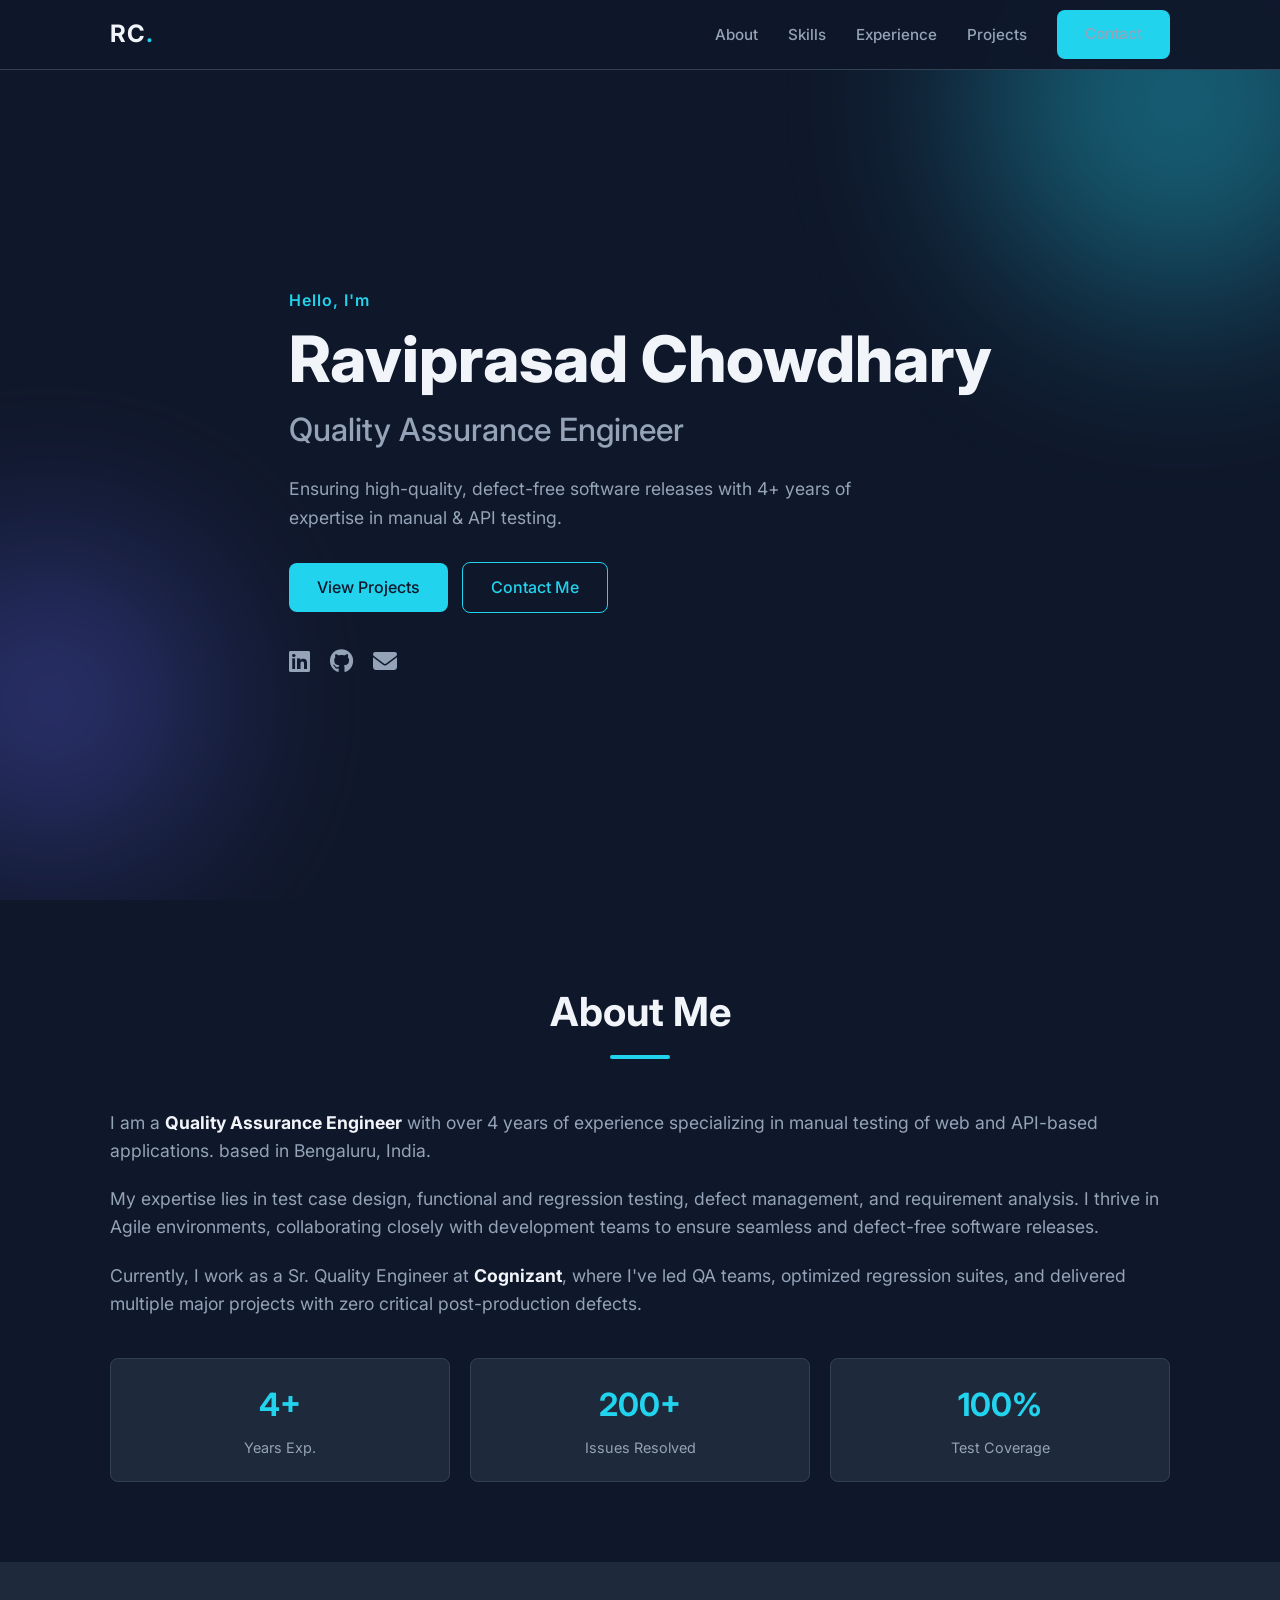
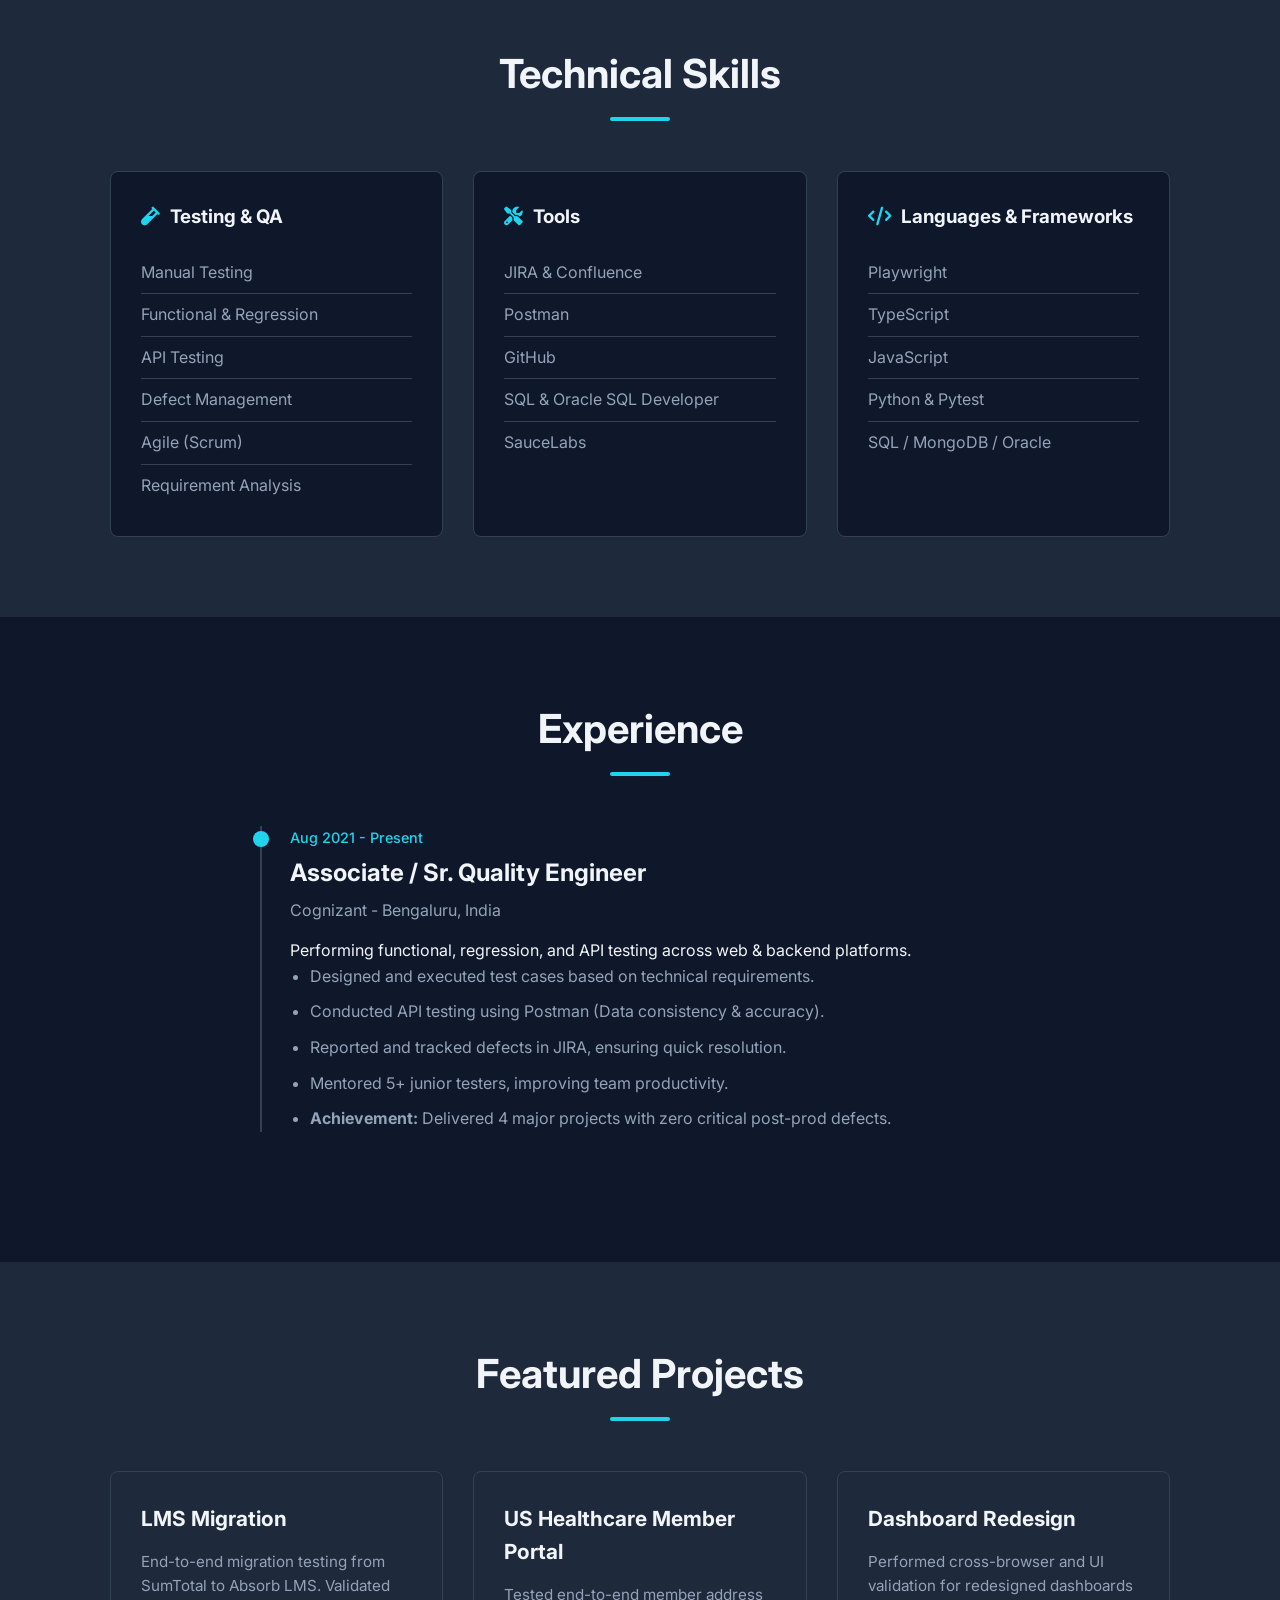
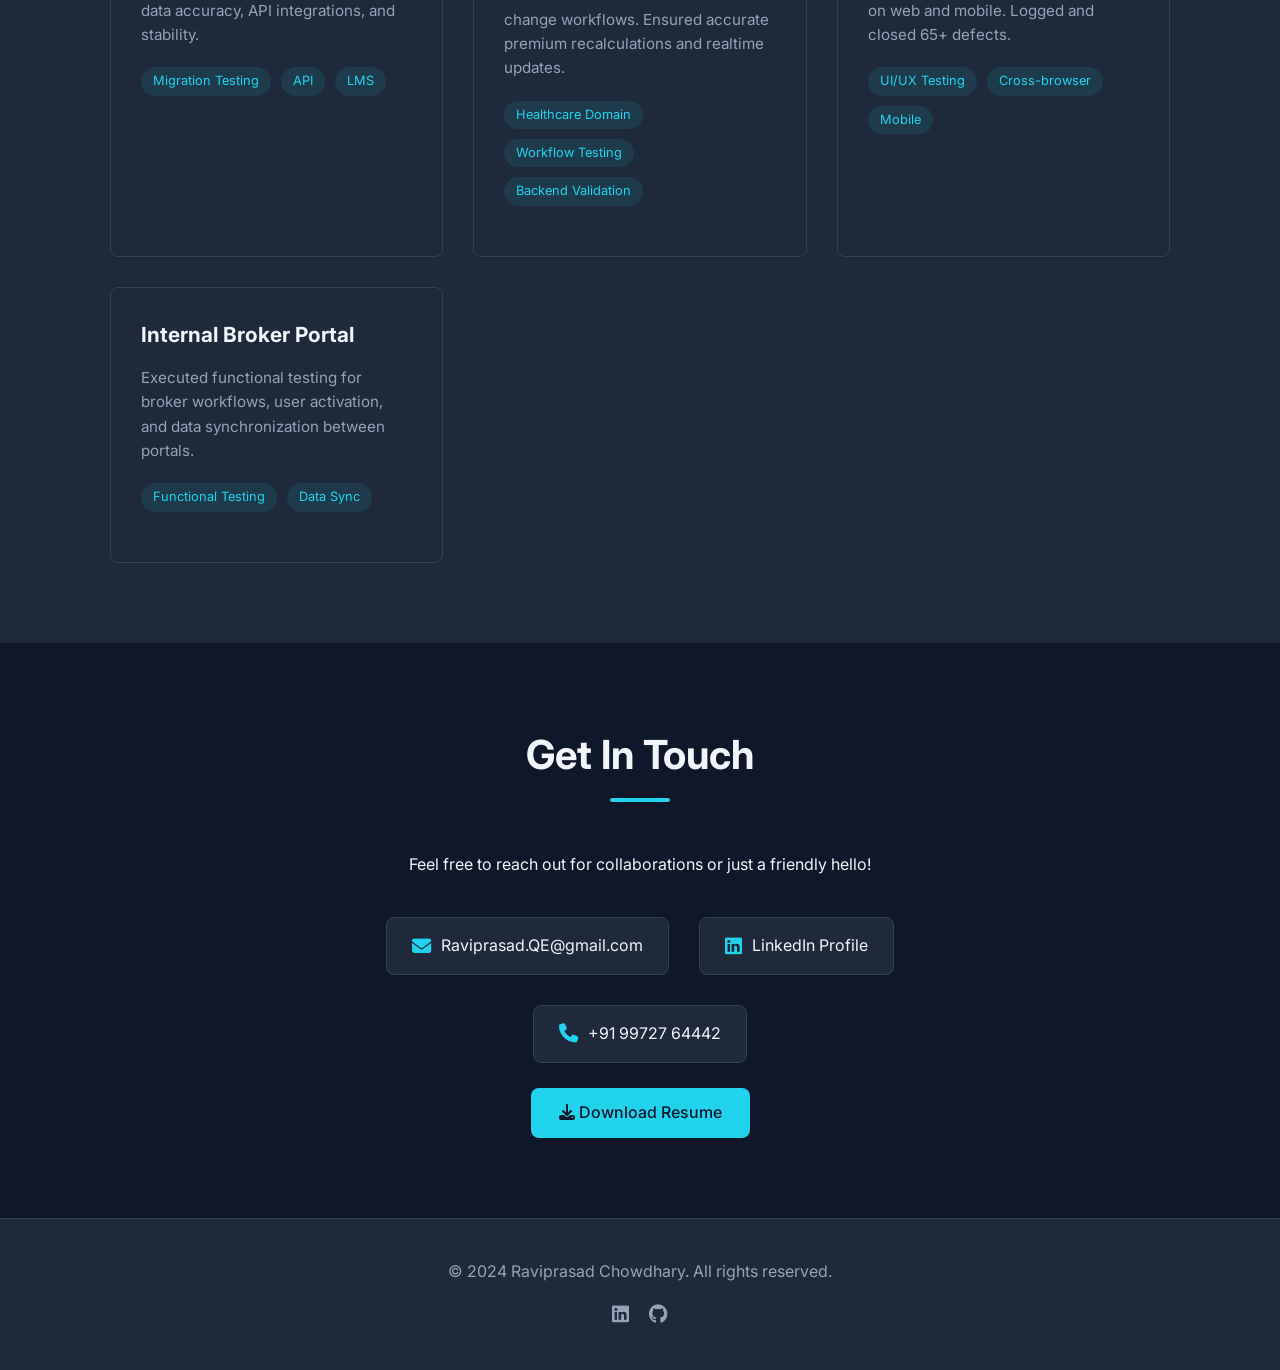
==== index.html @ 77696c68 "prototype" ====
<!DOCTYPE html>
<html lang="en">
<head>
    <meta charset="UTF-8">
    <meta name="viewport" content="width=device-width, initial-scale=1.0">
    <meta name="description" content="Portfolio of Raviprasad Chowdhary - Quality Assurance Engineer & Software Test Engineer.">
    <title>Raviprasad Chowdhary | QA Engineer</title>
    <!-- Fonts -->
    <link rel="preconnect" href="https://fonts.googleapis.com">
    <link rel="preconnect" href="https://fonts.gstatic.com" crossorigin>
    <link href="https://fonts.googleapis.com/css2?family=Inter:wght@400;500;600;700;800&display=swap" rel="stylesheet">
    <!-- Styles -->
    <link rel="stylesheet" href="style.css">
    <!-- Font Awesome for Icons -->
    <link rel="stylesheet" href="https://cdnjs.cloudflare.com/ajax/libs/font-awesome/6.4.0/css/all.min.css">
</head>
<body>
    <header id="header">
        <nav class="container">
            <a href="#" class="logo">RC<span class="dot">.</span></a>
            <button class="mobile-toggle" aria-label="Toggle navigation">
                <i class="fas fa-bars"></i>
            </button>
            <ul class="nav-links">
                <li><a href="#about">About</a></li>
                <li><a href="#skills">Skills</a></li>
                <li><a href="#experience">Experience</a></li>
                <li><a href="#projects">Projects</a></li>
                <li><a href="#contact" class="btn-primary">Contact</a></li>
            </ul>
        </nav>
    </header>

    <main>
        <!-- Hero Section -->
        <section id="hero">
            <div class="container hero-content">
                <span class="greeting">Hello, I'm</span>
                <h1>Raviprasad Chowdhary</h1>
                <h2 class="role">Quality Assurance Engineer</h2>
                <p class="tagline">Ensuring high-quality, defect-free software releases with 4+ years of expertise in manual & API testing.</p>
                <div class="hero-actions">
                    <a href="#projects" class="btn-primary">View Projects</a>
                    <a href="#contact" class="btn-secondary">Contact Me</a>
                </div>
                <!-- Social Links in Hero -->
                <div class="social-links">
                    <a href="https://www.linkedin.com/in/raviprasad07" target="_blank" aria-label="LinkedIn"><i class="fab fa-linkedin"></i></a>
                    <a href="https://github.com/raviprasadchowdhary" target="_blank" aria-label="GitHub"><i class="fab fa-github"></i></a>
                    <a href="mailto:Raviprasad.QE@gmail.com" aria-label="Email"><i class="fas fa-envelope"></i></a>
                </div>
            </div>
            <!-- Background Decoration -->
            <div class="bg-shape shape-1"></div>
            <div class="bg-shape shape-2"></div>
        </section>

        <!-- About Section -->
        <section id="about" class="section">
            <div class="container">
                <h2 class="section-title">About Me</h2>
                <div class="about-grid">
                    <div class="about-text">
                        <p>I am a <strong>Quality Assurance Engineer</strong> with over 4 years of experience specializing in manual testing of web and API-based applications. based in Bengaluru, India.</p>
                        <p>My expertise lies in test case design, functional and regression testing, defect management, and requirement analysis. I thrive in Agile environments, collaborating closely with development teams to ensure seamless and defect-free software releases.</p>
                        <p>Currently, I work as a Sr. Quality Engineer at <strong>Cognizant</strong>, where I've led QA teams, optimized regression suites, and delivered multiple major projects with zero critical post-production defects.</p>
                        <div class="stats">
                            <div class="stat-item">
                                <span class="stat-number">4+</span>
                                <span class="stat-label">Years Exp.</span>
                            </div>
                            <div class="stat-item">
                                <span class="stat-number">200+</span>
                                <span class="stat-label">Issues Resolved</span>
                            </div>
                            <div class="stat-item">
                                <span class="stat-number">100%</span>
                                <span class="stat-label">Test Coverage</span>
                            </div>
                        </div>
                    </div>
                </div>
            </div>
        </section>

        <!-- Skills Section -->
        <section id="skills" class="section bg-alt">
            <div class="container">
                <h2 class="section-title">Technical Skills</h2>
                <div class="skills-grid">
                    <div class="skill-category">
                        <h3><i class="fas fa-vial"></i> Testing & QA</h3>
                        <ul>
                            <li>Manual Testing</li>
                            <li>Functional & Regression</li>
                            <li>API Testing</li>
                            <li>Defect Management</li>
                            <li>Agile (Scrum)</li>
                            <li>Requirement Analysis</li>
                        </ul>
                    </div>
                    <div class="skill-category">
                        <h3><i class="fas fa-tools"></i> Tools</h3>
                        <ul>
                            <li>JIRA & Confluence</li>
                            <li>Postman</li>
                            <li>GitHub</li>
                            <li>SQL & Oracle SQL Developer</li>
                            <li>SauceLabs</li>
                        </ul>
                    </div>
                    <div class="skill-category">
                        <h3><i class="fas fa-code"></i> Languages & Frameworks</h3>
                        <ul>
                            <li>Playwright</li>
                            <li>TypeScript</li>
                            <li>JavaScript</li>
                            <li>Python & Pytest</li>
                            <li>SQL / MongoDB / Oracle</li>
                        </ul>
                    </div>
                </div>
            </div>
        </section>

        <!-- Experience Section -->
        <section id="experience" class="section">
            <div class="container">
                <h2 class="section-title">Experience</h2>
                <div class="timeline">
                    <!-- Cognizant Role -->
                    <div class="timeline-item">
                        <div class="timeline-dot"></div>
                        <div class="timeline-date">Aug 2021 - Present</div>
                        <div class="timeline-content">
                            <h3>Associate / Sr. Quality Engineer</h3>
                            <h4>Cognizant - Bengaluru, India</h4>
                            <p>Performing functional, regression, and API testing across web & backend platforms.</p>
                            <ul>
                                <li>Designed and executed test cases based on technical requirements.</li>
                                <li>Conducted API testing using Postman (Data consistency & accuracy).</li>
                                <li>Reported and tracked defects in JIRA, ensuring quick resolution.</li>
                                <li>Mentored 5+ junior testers, improving team productivity.</li>
                                <li><strong>Achievement:</strong> Delivered 4 major projects with zero critical post-prod defects.</li>
                            </ul>
                        </div>
                    </div>
                </div>
            </div>
        </section>

        <!-- Projects Section -->
        <section id="projects" class="section bg-alt">
            <div class="container">
                <h2 class="section-title">Featured Projects</h2>
                <div class="projects-grid">
                    <!-- Project 1 -->
                    <article class="project-card">
                        <div class="project-content">
                            <h3>LMS Migration</h3>
                            <p class="project-desc">End-to-end migration testing from SumTotal to Absorb LMS. Validated data accuracy, API integrations, and stability.</p>
                            <div class="project-tags">
                                <span>Migration Testing</span>
                                <span>API</span>
                                <span>LMS</span>
                            </div>
                        </div>
                    </article>
                    <!-- Project 2 -->
                    <article class="project-card">
                        <div class="project-content">
                            <h3>US Healthcare Member Portal</h3>
                            <p class="project-desc">Tested end-to-end member address change workflows. Ensured accurate premium recalculations and realtime updates.</p>
                            <div class="project-tags">
                                <span>Healthcare Domain</span>
                                <span>Workflow Testing</span>
                                <span>Backend Validation</span>
                            </div>
                        </div>
                    </article>
                    <!-- Project 3 -->
                    <article class="project-card">
                        <div class="project-content">
                            <h3>Dashboard Redesign</h3>
                            <p class="project-desc">Performed cross-browser and UI validation for redesigned dashboards on web and mobile. Logged and closed 65+ defects.</p>
                            <div class="project-tags">
                                <span>UI/UX Testing</span>
                                <span>Cross-browser</span>
                                <span>Mobile</span>
                            </div>
                        </div>
                    </article>
                    <!-- Project 4 -->
                    <article class="project-card">
                        <div class="project-content">
                            <h3>Internal Broker Portal</h3>
                            <p class="project-desc">Executed functional testing for broker workflows, user activation, and data synchronization between portals.</p>
                            <div class="project-tags">
                                <span>Functional Testing</span>
                                <span>Data Sync</span>
                            </div>
                        </div>
                    </article>
                </div>
            </div>
        </section>

        <!-- Contact Section -->
        <section id="contact" class="section">
            <div class="container contact-container">
                <h2 class="section-title">Get In Touch</h2>
                <p>Feel free to reach out for collaborations or just a friendly hello!</p>
                <div class="contact-methods">
                    <a href="mailto:Raviprasad.QE@gmail.com" class="contact-card">
                        <i class="fas fa-envelope"></i>
                        <span>Raviprasad.QE@gmail.com</span>
                    </a>
                    <a href="https://www.linkedin.com/in/raviprasad07" target="_blank" class="contact-card">
                        <i class="fab fa-linkedin"></i>
                        <span>LinkedIn Profile</span>
                    </a>
                    <div class="contact-card">
                        <i class="fas fa-phone"></i>
                        <span>+91 99727 64442</span>
                    </div>
                </div>
                <br>
                <p class="resume-download">
                    <!-- Ideally link to a PDF resume here if available -->
                   <a href="#" class="btn-primary"><i class="fas fa-download"></i> Download Resume</a>
                </p>
            </div>
        </section>
    </main>

    <footer>
        <div class="container">
            <p>&copy; 2024 Raviprasad Chowdhary. All rights reserved.</p>
            <div class="footer-social">
                <a href="https://www.linkedin.com/in/raviprasad07" target="_blank"><i class="fab fa-linkedin"></i></a>
                <a href="https://github.com/raviprasadchowdhary" target="_blank"><i class="fab fa-github"></i></a>
            </div>
        </div>
    </footer>

    <script src="script.js"></script>
</body>
</html>
---- style.css ----
/* 
 * Portfolio Theme: Modern Professional Dark 
 * Author: Antigravity
 */

 :root {
    /* Color Palette */
    --bg-color: #0f172a;
    --bg-alt: #1e293b;
    --text-primary: #f1f5f9;
    --text-secondary: #94a3b8;
    --accent: #22d3ee; /* Cyan/Teal */
    --accent-hover: #06b6d4;
    --card-bg: #1e293b;
    --border-color: #334155;
    
    /* Spacing & Layout */
    --container-width: 1100px;
    --header-height: 70px;
    --radius: 8px;
    
    /* Transitions */
    --transition: all 0.3s ease;
}

/* Reset & Base Styles */
* {
    margin: 0;
    padding: 0;
    box-sizing: border-box;
}

html {
    scroll-behavior: smooth;
}

body {
    font-family: 'Inter', sans-serif;
    background-color: var(--bg-color);
    color: var(--text-primary);
    line-height: 1.6;
    overflow-x: hidden;
}

a {
    text-decoration: none;
    color: inherit;
    transition: var(--transition);
}

ul {
    list-style: none;
}

/* Utilities */
.container {
    max-width: var(--container-width);
    margin: 0 auto;
    padding: 0 20px;
}

.section {
    padding: 80px 0;
}

.bg-alt {
    background-color: var(--bg-alt);
}

.btn-primary, .btn-secondary {
    display: inline-block;
    padding: 12px 28px;
    border-radius: var(--radius);
    font-weight: 500;
    cursor: pointer;
    border: none;
}

.btn-primary {
    background-color: var(--accent);
    color: var(--bg-color);
}

.btn-primary:hover {
    background-color: var(--accent-hover);
    transform: translateY(-2px);
}

.btn-secondary {
    background-color: transparent;
    border: 1px solid var(--accent);
    color: var(--accent);
    margin-left: 10px;
}

.btn-secondary:hover {
    background-color: rgba(34, 211, 238, 0.1);
}

.section-title {
    font-size: 2.5rem;
    text-align: center;
    margin-bottom: 50px;
    position: relative;
    padding-bottom: 15px;
}

.section-title::after {
    content: '';
    position: absolute;
    bottom: 0;
    left: 50%;
    transform: translateX(-50%);
    width: 60px;
    height: 4px;
    background-color: var(--accent);
    border-radius: 2px;
}

/* Header */
header {
    height: var(--header-height);
    background-color: rgba(15, 23, 42, 0.95);
    backdrop-filter: blur(10px);
    position: fixed;
    top: 0;
    width: 100%;
    z-index: 1000;
    border-bottom: 1px solid var(--border-color);
    display: flex;
    align-items: center;
}

header .container {
    width: 100%;
    display: flex;
    justify-content: space-between;
    align-items: center;
}

.logo {
    font-size: 1.5rem;
    font-weight: 700;
    color: var(--text-primary);
    letter-spacing: 1px;
}

.logo .dot {
    color: var(--accent);
}

.nav-links {
    display: flex;
    gap: 30px;
    align-items: center;
}

.nav-links a {
    font-size: 0.95rem;
    font-weight: 500;
    color: var(--text-secondary);
}

.nav-links a:hover, .nav-links a.active {
    color: var(--accent);
}

.mobile-toggle {
    display: none; /* Hidden on desktop */
    background: none;
    border: none;
    color: var(--text-primary);
    font-size: 1.5rem;
    cursor: pointer;
}

/* Hero Section */
#hero {
    height: 100vh;
    display: flex;
    align-items: center;
    position: relative;
    padding-top: var(--header-height);
    overflow: hidden;
}

.hero-content {
    position: relative;
    z-index: 1;
    max-width: 800px;
}

.greeting {
    color: var(--accent);
    font-weight: 600;
    letter-spacing: 1px;
    margin-bottom: 10px;
    display: block;
}

#hero h1 {
    font-size: 4rem;
    font-weight: 800;
    margin-bottom: 10px;
    line-height: 1.1;
}

#hero .role {
    font-size: 2rem;
    color: var(--text-secondary);
    margin-bottom: 20px;
    font-weight: 500;
}

#hero .tagline {
    font-size: 1.1rem;
    color: var(--text-secondary);
    max-width: 600px;
    margin-bottom: 30px;
}

.social-links {
    margin-top: 30px;
    display: flex;
    gap: 20px;
}

.social-links a {
    font-size: 1.5rem;
    color: var(--text-secondary);
}

.social-links a:hover {
    color: var(--accent);
    transform: translateY(-3px);
}

/* Abstract Background Shapes */
.bg-shape {
    position: absolute;
    border-radius: 50%;
    filter: blur(100px);
    z-index: 0;
    opacity: 0.4;
}

.shape-1 {
    width: 400px;
    height: 400px;
    background: #22d3ee;
    top: -100px;
    right: -100px;
}

.shape-2 {
    width: 300px;
    height: 300px;
    background: #6366f1; /* Indigo */
    bottom: 50px;
    left: -100px;
}

/* About Section */
.about-grid {
    display: grid;
    grid-template-columns: 1fr;
    gap: 50px;
}

.about-text p {
    margin-bottom: 20px;
    color: var(--text-secondary);
    font-size: 1.1rem;
}

.about-text strong {
    color: var(--text-primary);
}

.stats {
    display: grid;
    grid-template-columns: repeat(auto-fit, minmax(100px, 1fr));
    gap: 20px;
    margin-top: 40px;
}

.stat-item {
    text-align: center;
    padding: 20px;
    background: var(--card-bg);
    border-radius: var(--radius);
    border: 1px solid var(--border-color);
}

.stat-number {
    display: block;
    font-size: 2rem;
    font-weight: 700;
    color: var(--accent);
    margin-bottom: 5px;
}

.stat-label {
    font-size: 0.9rem;
    color: var(--text-secondary);
}

/* Skills Section */
.skills-grid {
    display: grid;
    grid-template-columns: repeat(auto-fit, minmax(280px, 1fr));
    gap: 30px;
}

.skill-category {
    background: var(--bg-color);
    padding: 30px;
    border-radius: var(--radius);
    border: 1px solid var(--border-color);
    transition: var(--transition);
}

.skill-category:hover {
    transform: translateY(-5px);
    border-color: var(--accent);
}

.skill-category h3 {
    display: flex;
    align-items: center;
    gap: 10px;
    margin-bottom: 20px;
    color: var(--text-primary);
}

.skill-category h3 i {
    color: var(--accent);
}

.skill-category ul li {
    padding: 8px 0;
    color: var(--text-secondary);
    border-bottom: 1px solid var(--border-color);
}

.skill-category ul li:last-child {
    border-bottom: none;
}

/* Experience Section */
.timeline {
    max-width: 800px;
    margin: 0 auto;
    position: relative;
}

.timeline::after {
    content: '';
    position: absolute;
    width: 2px;
    background: var(--border-color);
    top: 0;
    bottom: 0;
    left: 20px; /* Aligned left for simplicity */
}

.timeline-item {
    padding-left: 50px;
    position: relative;
    margin-bottom: 50px;
}

.timeline-dot {
    position: absolute;
    width: 16px;
    height: 16px;
    background: var(--accent);
    border-radius: 50%;
    left: 13px;
    top: 5px;
    z-index: 1;
}

.timeline-date {
    font-size: 0.9rem;
    color: var(--accent);
    margin-bottom: 5px;
    font-weight: 500;
}

.timeline-content h3 {
    font-size: 1.5rem;
    margin-bottom: 5px;
}

.timeline-content h4 {
    font-weight: 400;
    color: var(--text-secondary);
    margin-bottom: 15px;
}

.timeline-content ul {
    list-style: disc;
    margin-left: 20px;
    color: var(--text-secondary);
}

.timeline-content ul li {
    margin-bottom: 10px;
}

/* Projects Section */
.projects-grid {
    display: grid;
    grid-template-columns: repeat(auto-fit, minmax(320px, 1fr));
    gap: 30px;
}

.project-card {
    background: var(--card-bg);
    border-radius: var(--radius);
    overflow: hidden;
    border: 1px solid var(--border-color);
    transition: var(--transition);
}

.project-card:hover {
    transform: translateY(-5px);
    border-color: var(--accent);
    box-shadow: 0 10px 30px rgba(0,0,0,0.3);
}

.project-content {
    padding: 30px;
}

.project-content h3 {
    margin-bottom: 15px;
    font-size: 1.3rem;
}

.project-desc {
    color: var(--text-secondary);
    font-size: 0.95rem;
    margin-bottom: 20px;
    min-height: 60px; /* Alignment fix */
}

.project-tags {
    display: flex;
    flex-wrap: wrap;
    gap: 10px;
    margin-bottom: 20px;
}

.project-tags span {
    font-size: 0.8rem;
    background: rgba(34, 211, 238, 0.1);
    color: var(--accent);
    padding: 4px 12px;
    border-radius: 20px;
}

/* Contact Section */
.contact-container {
    text-align: center;
    max-width: 700px;
}

.contact-methods {
    display: flex;
    justify-content: center;
    gap: 30px;
    flex-wrap: wrap;
    margin-top: 40px;
}

.contact-card {
    display: flex;
    align-items: center;
    gap: 10px;
    background: var(--card-bg);
    padding: 15px 25px;
    border-radius: var(--radius);
    border: 1px solid var(--border-color);
    transition: var(--transition);
    color: var(--text-primary);
}

.contact-card:hover {
    border-color: var(--accent);
    transform: translateY(-3px);
}

.contact-card i {
    color: var(--accent);
    font-size: 1.2rem;
}

/* Footer */
footer {
    padding: 40px 0;
    text-align: center;
    border-top: 1px solid var(--border-color);
    background: var(--bg-alt);
}

footer p {
    color: var(--text-secondary);
    margin-bottom: 15px;
}

.footer-social {
    display: flex;
    justify-content: center;
    gap: 20px;
}

.footer-social a {
    color: var(--text-secondary);
    font-size: 1.2rem;
}

.footer-social a:hover {
    color: var(--accent);
}

/* Responsive Styles */
@media (max-width: 768px) {
    .section-title {
        font-size: 2rem;
    }

    /* Mobile Nav */
    .mobile-toggle {
        display: block;
        z-index: 1001;
    }

    .nav-links {
        position: fixed;
        top: 0;
        right: -100%;
        height: 100vh;
        width: 70%;
        background-color: var(--card-bg);
        flex-direction: column;
        justify-content: center;
        transition: 0.3s ease-in-out;
        box-shadow: -5px 0 15px rgba(0,0,0,0.5);
    }

    .nav-links.active {
        right: 0;
    }

    /* Hero */
    #hero h1 {
        font-size: 2.5rem;
    }
    
    #hero .role {
        font-size: 1.5rem;
    }

    .contact-methods {
        flex-direction: column;
    }
}
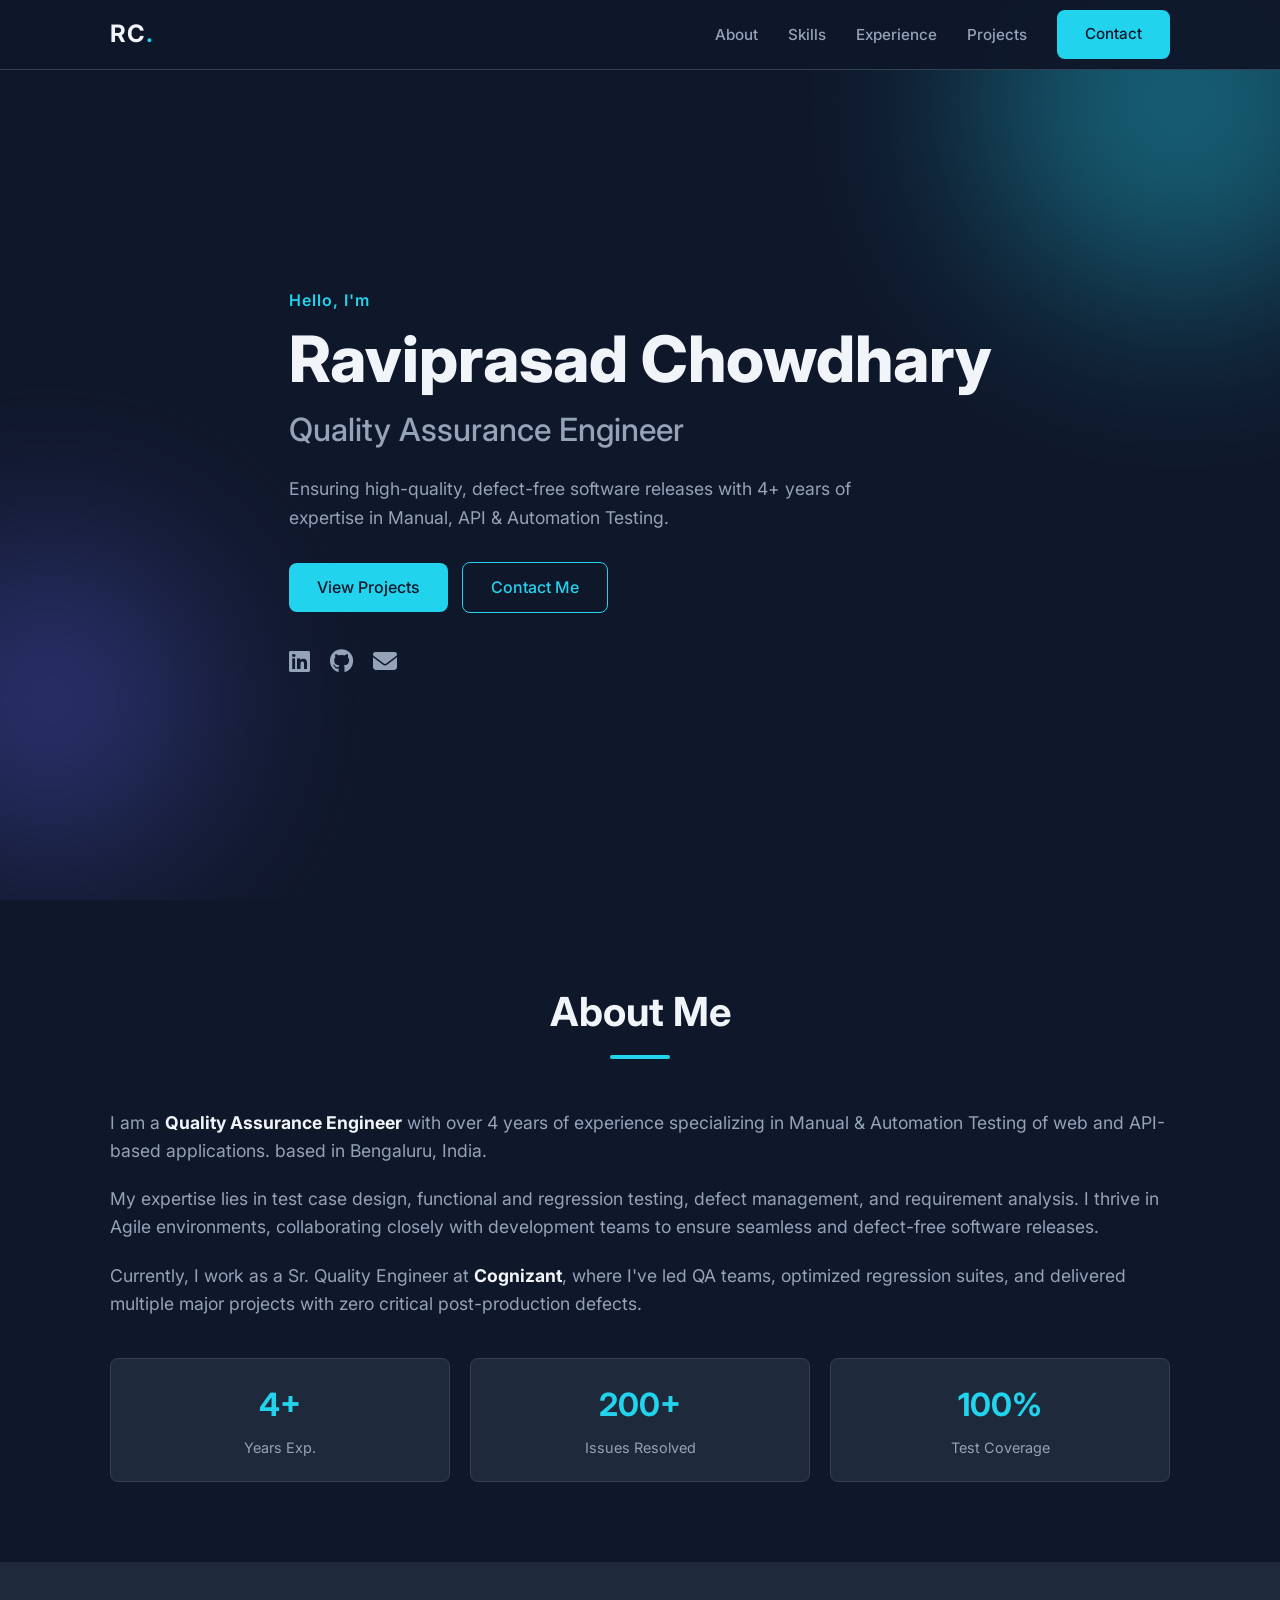
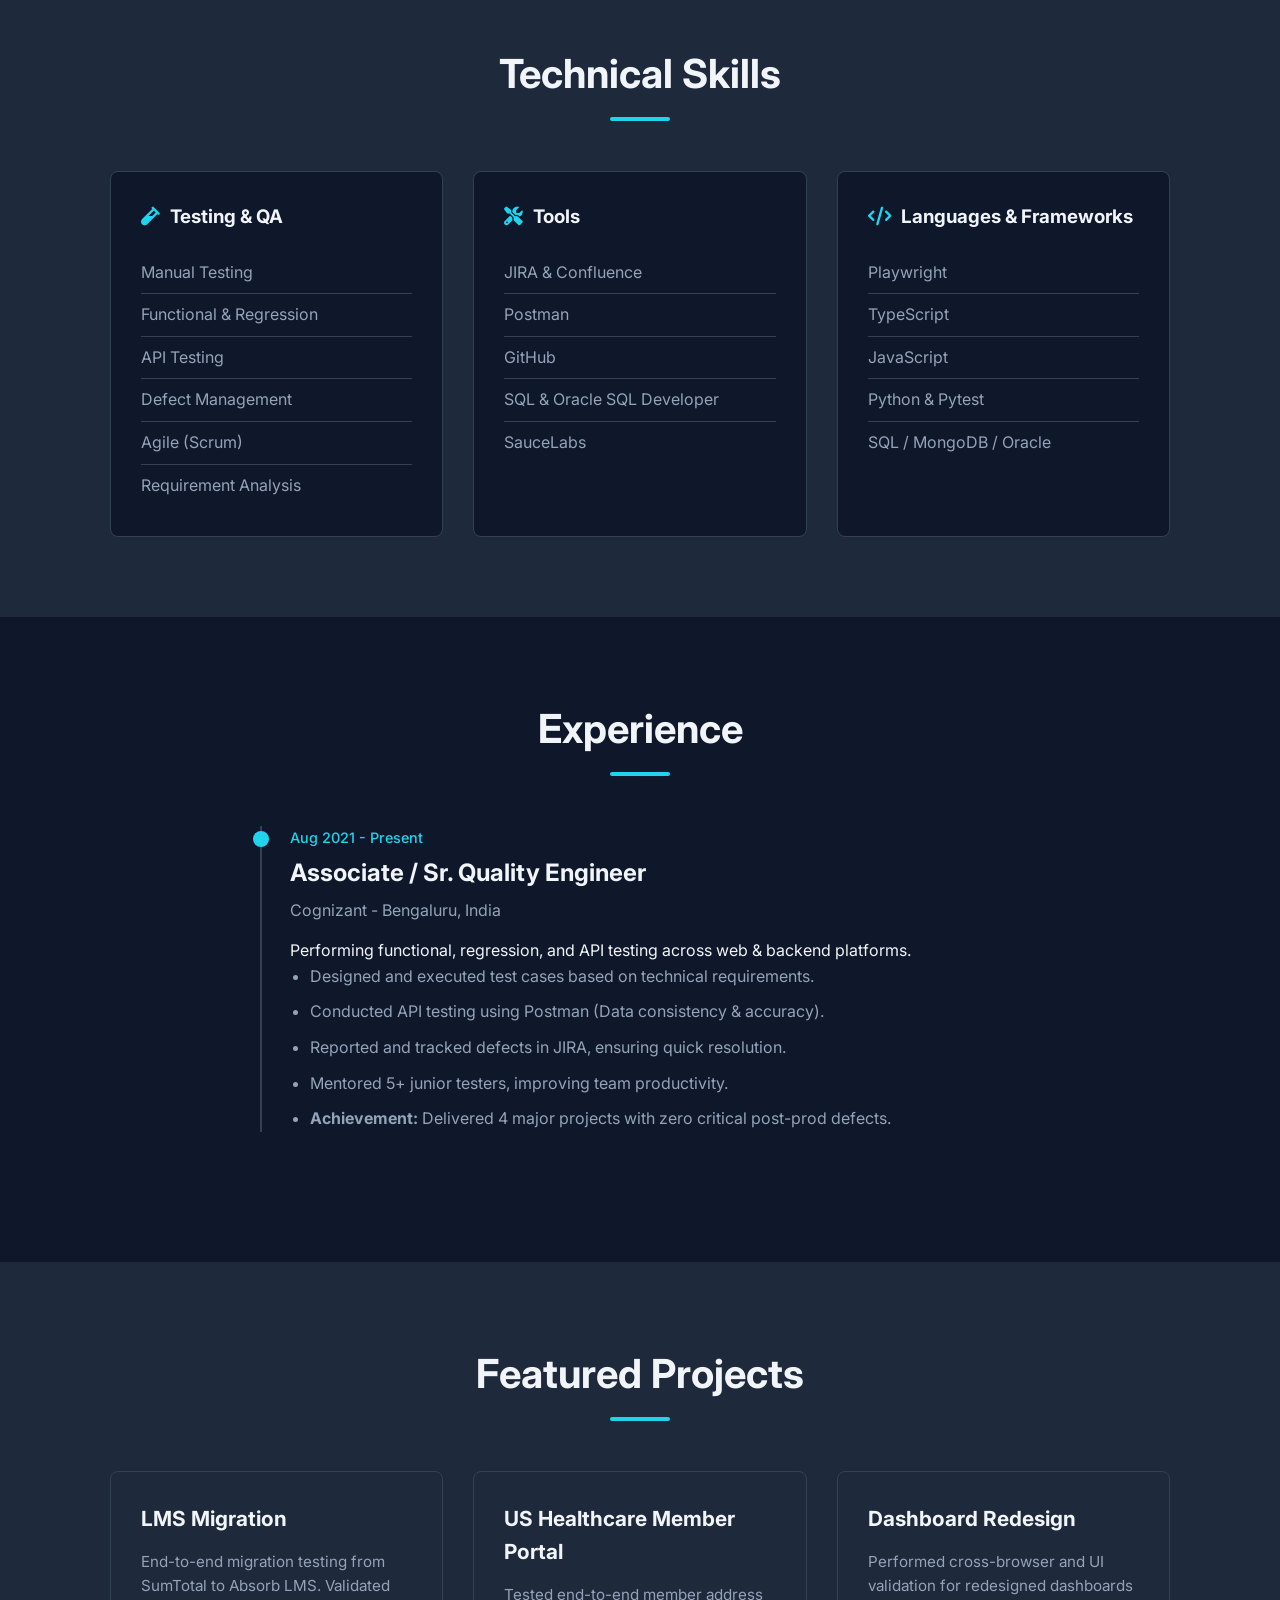
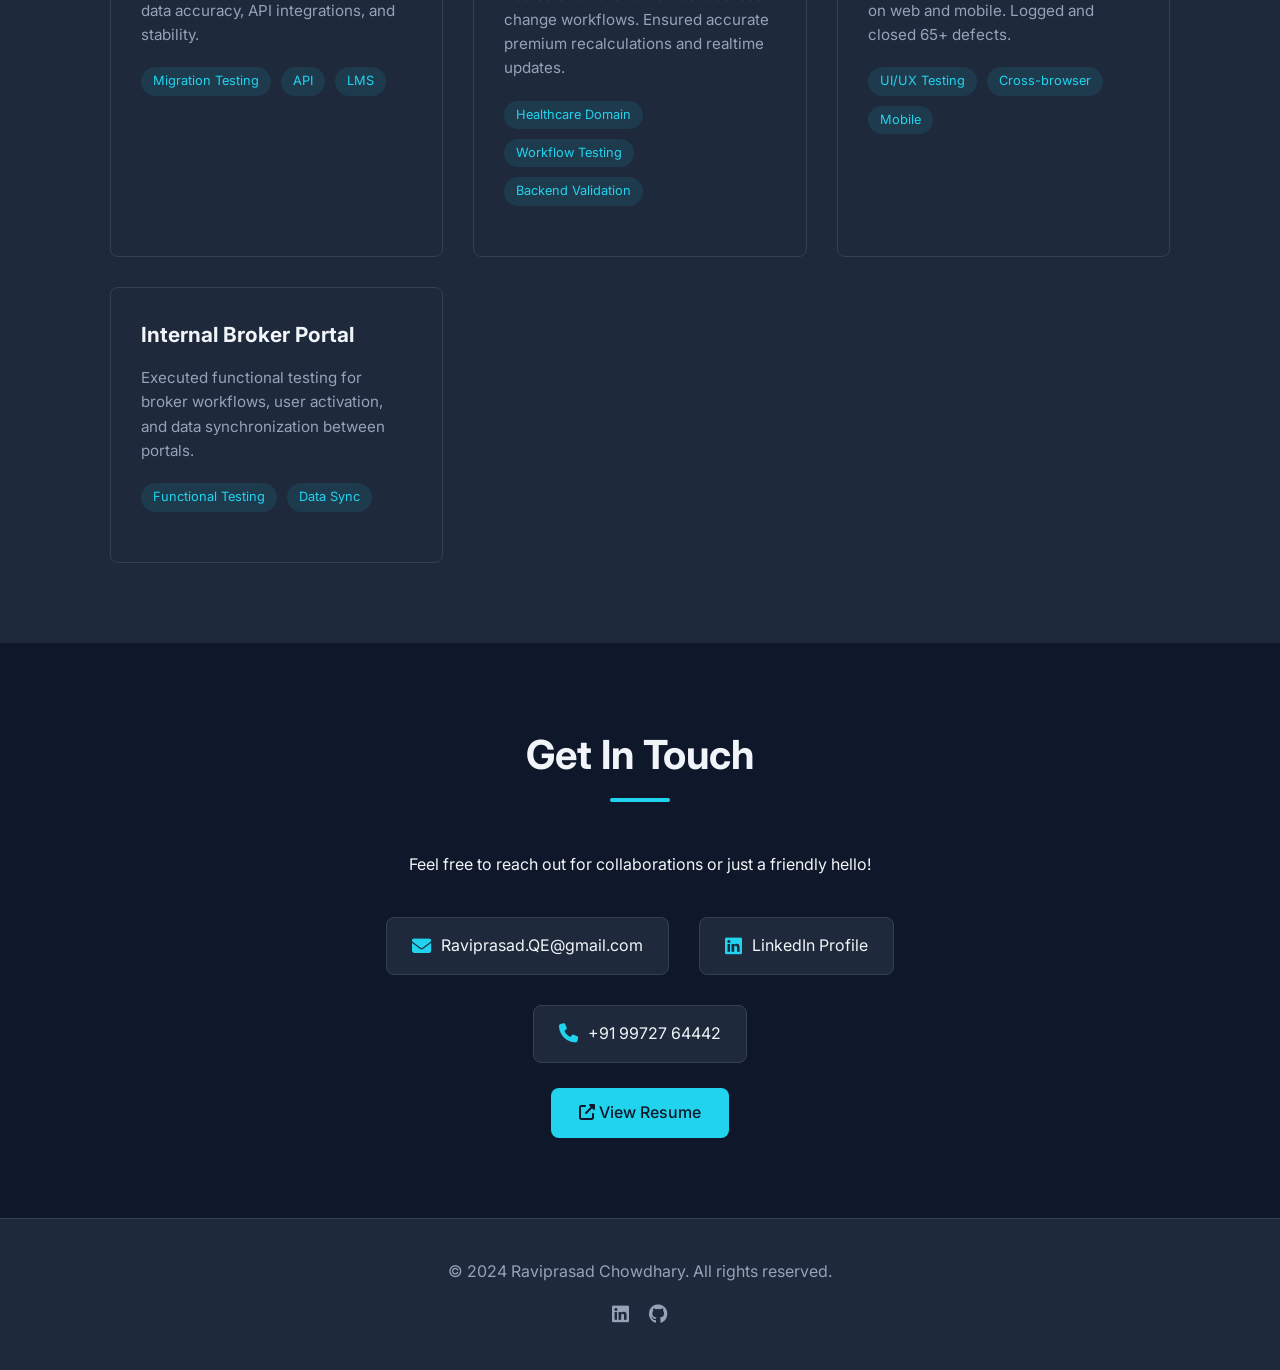
==== commit dad3d013: "enhance" ====
--- a/index.html
+++ b/index.html
@@ -1,9 +1,11 @@
 <!DOCTYPE html>
 <html lang="en">
+
 <head>
     <meta charset="UTF-8">
     <meta name="viewport" content="width=device-width, initial-scale=1.0">
-    <meta name="description" content="Portfolio of Raviprasad Chowdhary - Quality Assurance Engineer & Software Test Engineer.">
+    <meta name="description"
+        content="Portfolio of Raviprasad Chowdhary - Quality Assurance Engineer & Software Test Engineer.">
     <title>Raviprasad Chowdhary | QA Engineer</title>
     <!-- Fonts -->
     <link rel="preconnect" href="https://fonts.googleapis.com">
@@ -14,6 +16,7 @@
     <!-- Font Awesome for Icons -->
     <link rel="stylesheet" href="https://cdnjs.cloudflare.com/ajax/libs/font-awesome/6.4.0/css/all.min.css">
 </head>
+
 <body>
     <header id="header">
         <nav class="container">
@@ -38,15 +41,18 @@
                 <span class="greeting">Hello, I'm</span>
                 <h1>Raviprasad Chowdhary</h1>
                 <h2 class="role">Quality Assurance Engineer</h2>
-                <p class="tagline">Ensuring high-quality, defect-free software releases with 4+ years of expertise in manual & API testing.</p>
+                <p class="tagline">Ensuring high-quality, defect-free software releases with 4+ years of expertise in
+                    Manual, API & Automation Testing.</p>
                 <div class="hero-actions">
                     <a href="#projects" class="btn-primary">View Projects</a>
                     <a href="#contact" class="btn-secondary">Contact Me</a>
                 </div>
                 <!-- Social Links in Hero -->
                 <div class="social-links">
-                    <a href="https://www.linkedin.com/in/raviprasad07" target="_blank" aria-label="LinkedIn"><i class="fab fa-linkedin"></i></a>
-                    <a href="https://github.com/raviprasadchowdhary" target="_blank" aria-label="GitHub"><i class="fab fa-github"></i></a>
+                    <a href="https://www.linkedin.com/in/raviprasad07" target="_blank" aria-label="LinkedIn"><i
+                            class="fab fa-linkedin"></i></a>
+                    <a href="https://github.com/raviprasadchowdhary" target="_blank" aria-label="GitHub"><i
+                            class="fab fa-github"></i></a>
                     <a href="mailto:Raviprasad.QE@gmail.com" aria-label="Email"><i class="fas fa-envelope"></i></a>
                 </div>
             </div>
@@ -61,9 +67,16 @@
                 <h2 class="section-title">About Me</h2>
                 <div class="about-grid">
                     <div class="about-text">
-                        <p>I am a <strong>Quality Assurance Engineer</strong> with over 4 years of experience specializing in manual testing of web and API-based applications. based in Bengaluru, India.</p>
-                        <p>My expertise lies in test case design, functional and regression testing, defect management, and requirement analysis. I thrive in Agile environments, collaborating closely with development teams to ensure seamless and defect-free software releases.</p>
-                        <p>Currently, I work as a Sr. Quality Engineer at <strong>Cognizant</strong>, where I've led QA teams, optimized regression suites, and delivered multiple major projects with zero critical post-production defects.</p>
+                        <p>I am a <strong>Quality Assurance Engineer</strong> with over 4 years of experience
+                            specializing in Manual & Automation Testing of web and API-based applications. based in
+                            Bengaluru, India.
+                        </p>
+                        <p>My expertise lies in test case design, functional and regression testing, defect management,
+                            and requirement analysis. I thrive in Agile environments, collaborating closely with
+                            development teams to ensure seamless and defect-free software releases.</p>
+                        <p>Currently, I work as a Sr. Quality Engineer at <strong>Cognizant</strong>, where I've led QA
+                            teams, optimized regression suites, and delivered multiple major projects with zero critical
+                            post-production defects.</p>
                         <div class="stats">
                             <div class="stat-item">
                                 <span class="stat-number">4+</span>
@@ -141,7 +154,8 @@
                                 <li>Conducted API testing using Postman (Data consistency & accuracy).</li>
                                 <li>Reported and tracked defects in JIRA, ensuring quick resolution.</li>
                                 <li>Mentored 5+ junior testers, improving team productivity.</li>
-                                <li><strong>Achievement:</strong> Delivered 4 major projects with zero critical post-prod defects.</li>
+                                <li><strong>Achievement:</strong> Delivered 4 major projects with zero critical
+                                    post-prod defects.</li>
                             </ul>
                         </div>
                     </div>
@@ -158,7 +172,8 @@
                     <article class="project-card">
                         <div class="project-content">
                             <h3>LMS Migration</h3>
-                            <p class="project-desc">End-to-end migration testing from SumTotal to Absorb LMS. Validated data accuracy, API integrations, and stability.</p>
+                            <p class="project-desc">End-to-end migration testing from SumTotal to Absorb LMS. Validated
+                                data accuracy, API integrations, and stability.</p>
                             <div class="project-tags">
                                 <span>Migration Testing</span>
                                 <span>API</span>
@@ -170,7 +185,8 @@
                     <article class="project-card">
                         <div class="project-content">
                             <h3>US Healthcare Member Portal</h3>
-                            <p class="project-desc">Tested end-to-end member address change workflows. Ensured accurate premium recalculations and realtime updates.</p>
+                            <p class="project-desc">Tested end-to-end member address change workflows. Ensured accurate
+                                premium recalculations and realtime updates.</p>
                             <div class="project-tags">
                                 <span>Healthcare Domain</span>
                                 <span>Workflow Testing</span>
@@ -182,7 +198,8 @@
                     <article class="project-card">
                         <div class="project-content">
                             <h3>Dashboard Redesign</h3>
-                            <p class="project-desc">Performed cross-browser and UI validation for redesigned dashboards on web and mobile. Logged and closed 65+ defects.</p>
+                            <p class="project-desc">Performed cross-browser and UI validation for redesigned dashboards
+                                on web and mobile. Logged and closed 65+ defects.</p>
                             <div class="project-tags">
                                 <span>UI/UX Testing</span>
                                 <span>Cross-browser</span>
@@ -194,7 +211,8 @@
                     <article class="project-card">
                         <div class="project-content">
                             <h3>Internal Broker Portal</h3>
-                            <p class="project-desc">Executed functional testing for broker workflows, user activation, and data synchronization between portals.</p>
+                            <p class="project-desc">Executed functional testing for broker workflows, user activation,
+                                and data synchronization between portals.</p>
                             <div class="project-tags">
                                 <span>Functional Testing</span>
                                 <span>Data Sync</span>
@@ -219,15 +237,15 @@
                         <i class="fab fa-linkedin"></i>
                         <span>LinkedIn Profile</span>
                     </a>
-                    <div class="contact-card">
+                    <a href="tel:+919972764442" class="contact-card">
                         <i class="fas fa-phone"></i>
                         <span>+91 99727 64442</span>
-                    </div>
+                    </a>
                 </div>
                 <br>
                 <p class="resume-download">
-                    <!-- Ideally link to a PDF resume here if available -->
-                   <a href="#" class="btn-primary"><i class="fas fa-download"></i> Download Resume</a>
+                    <a href="https://docs.google.com/document/d/1mLQI7Il4niwXlHIlWKsII5V25bYkxTuxziNc3h75HoM/edit?usp=sharing"
+                        target="_blank" class="btn-primary"><i class="fas fa-external-link-alt"></i> View Resume</a>
                 </p>
             </div>
         </section>
@@ -245,4 +263,5 @@
 
     <script src="script.js"></script>
 </body>
-</html>
+
+</html>
--- a/style.css
+++ b/style.css
@@ -3,22 +3,23 @@
  * Author: Antigravity
  */
 
- :root {
+:root {
     /* Color Palette */
     --bg-color: #0f172a;
     --bg-alt: #1e293b;
     --text-primary: #f1f5f9;
     --text-secondary: #94a3b8;
-    --accent: #22d3ee; /* Cyan/Teal */
+    --accent: #22d3ee;
+    /* Cyan/Teal */
     --accent-hover: #06b6d4;
     --card-bg: #1e293b;
     --border-color: #334155;
-    
+
     /* Spacing & Layout */
     --container-width: 1100px;
     --header-height: 70px;
     --radius: 8px;
-    
+
     /* Transitions */
     --transition: all 0.3s ease;
 }
@@ -67,7 +68,8 @@
     background-color: var(--bg-alt);
 }
 
-.btn-primary, .btn-secondary {
+.btn-primary,
+.btn-secondary {
     display: inline-block;
     padding: 12px 28px;
     border-radius: var(--radius);
@@ -161,12 +163,18 @@
     color: var(--text-secondary);
 }
 
-.nav-links a:hover, .nav-links a.active {
-    color: var(--accent);
+.nav-links a:hover,
+.nav-links a.active {
+    color: var(--accent);
+}
+
+.nav-links .btn-primary {
+    color: var(--bg-color);
 }
 
 .mobile-toggle {
-    display: none; /* Hidden on desktop */
+    display: none;
+    /* Hidden on desktop */
     background: none;
     border: none;
     color: var(--text-primary);
@@ -255,7 +263,8 @@
 .shape-2 {
     width: 300px;
     height: 300px;
-    background: #6366f1; /* Indigo */
+    background: #6366f1;
+    /* Indigo */
     bottom: 50px;
     left: -100px;
 }
@@ -361,7 +370,8 @@
     background: var(--border-color);
     top: 0;
     bottom: 0;
-    left: 20px; /* Aligned left for simplicity */
+    left: 20px;
+    /* Aligned left for simplicity */
 }
 
 .timeline-item {
@@ -427,7 +437,7 @@
 .project-card:hover {
     transform: translateY(-5px);
     border-color: var(--accent);
-    box-shadow: 0 10px 30px rgba(0,0,0,0.3);
+    box-shadow: 0 10px 30px rgba(0, 0, 0, 0.3);
 }
 
 .project-content {
@@ -443,7 +453,8 @@
     color: var(--text-secondary);
     font-size: 0.95rem;
     margin-bottom: 20px;
-    min-height: 60px; /* Alignment fix */
+    min-height: 60px;
+    /* Alignment fix */
 }
 
 .project-tags {
@@ -547,7 +558,7 @@
         flex-direction: column;
         justify-content: center;
         transition: 0.3s ease-in-out;
-        box-shadow: -5px 0 15px rgba(0,0,0,0.5);
+        box-shadow: -5px 0 15px rgba(0, 0, 0, 0.5);
     }
 
     .nav-links.active {
@@ -558,7 +569,7 @@
     #hero h1 {
         font-size: 2.5rem;
     }
-    
+
     #hero .role {
         font-size: 1.5rem;
     }
@@ -566,4 +577,4 @@
     .contact-methods {
         flex-direction: column;
     }
-}
+}
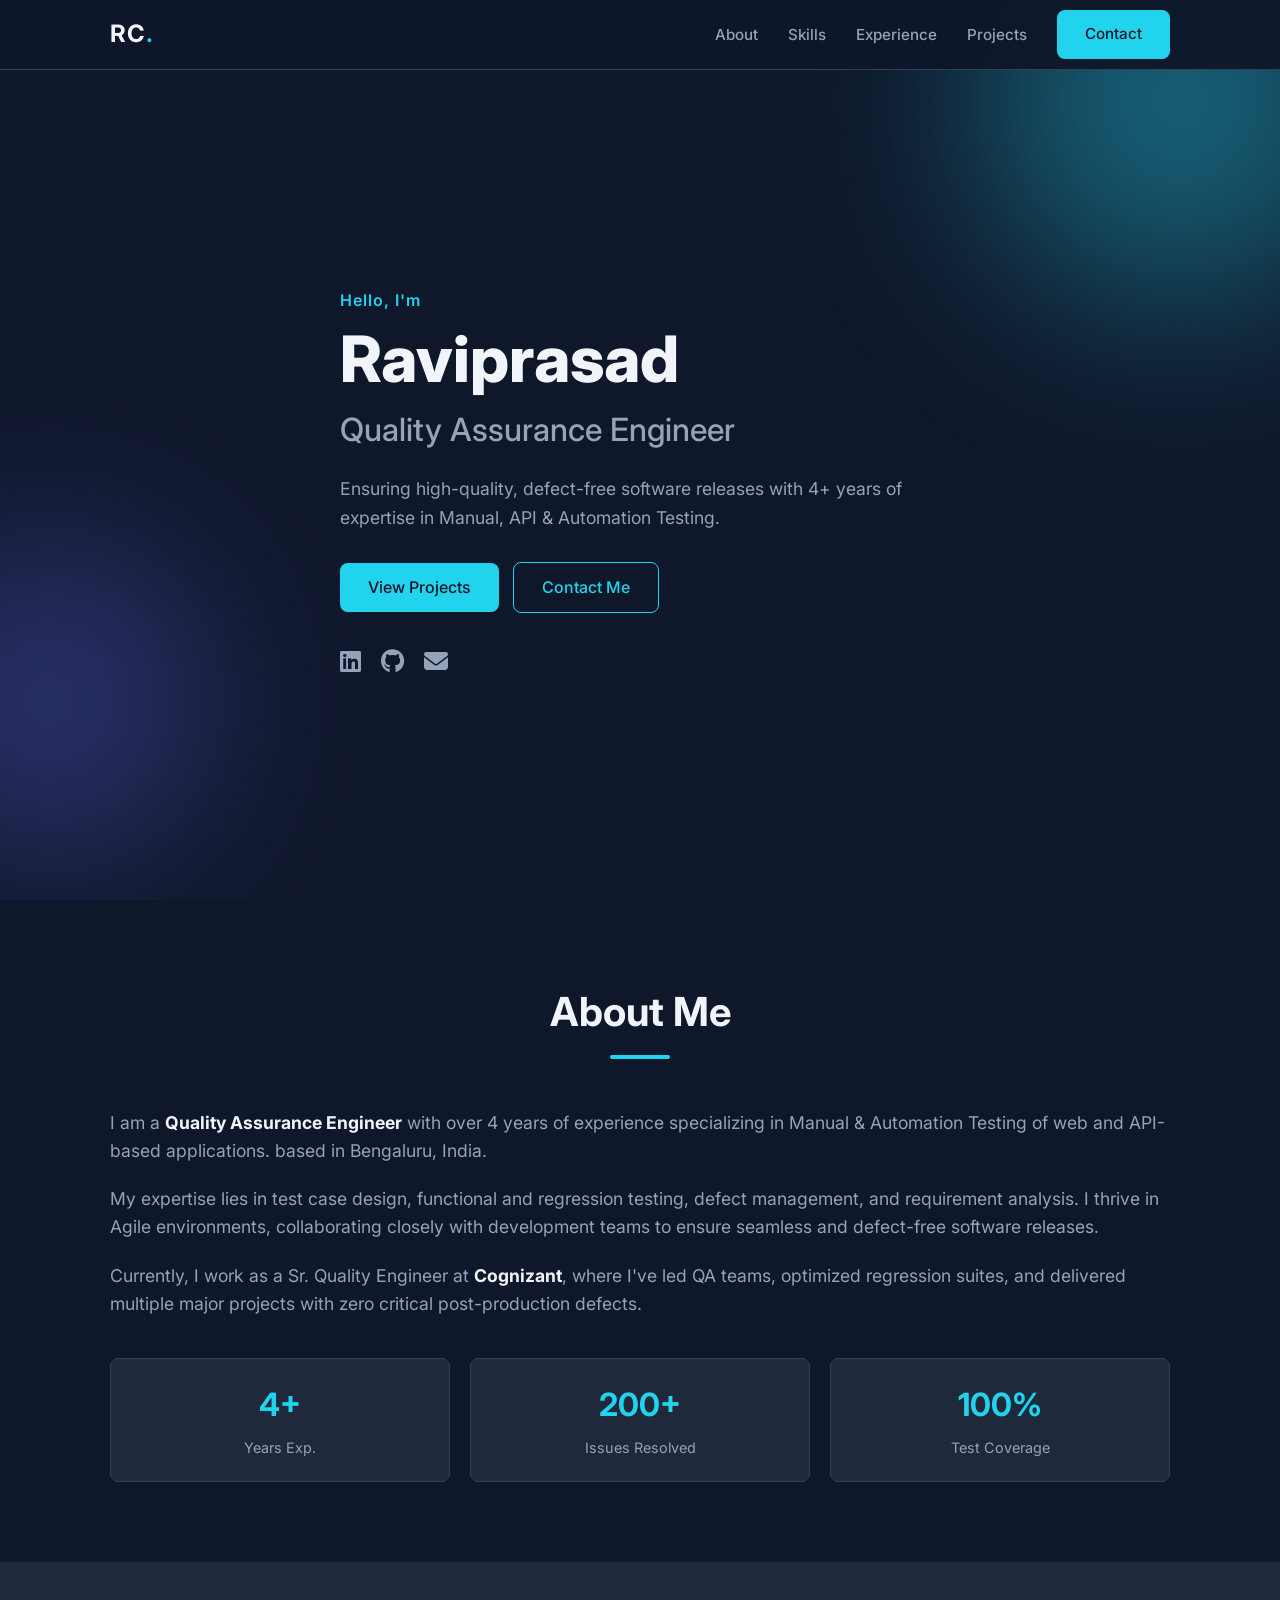
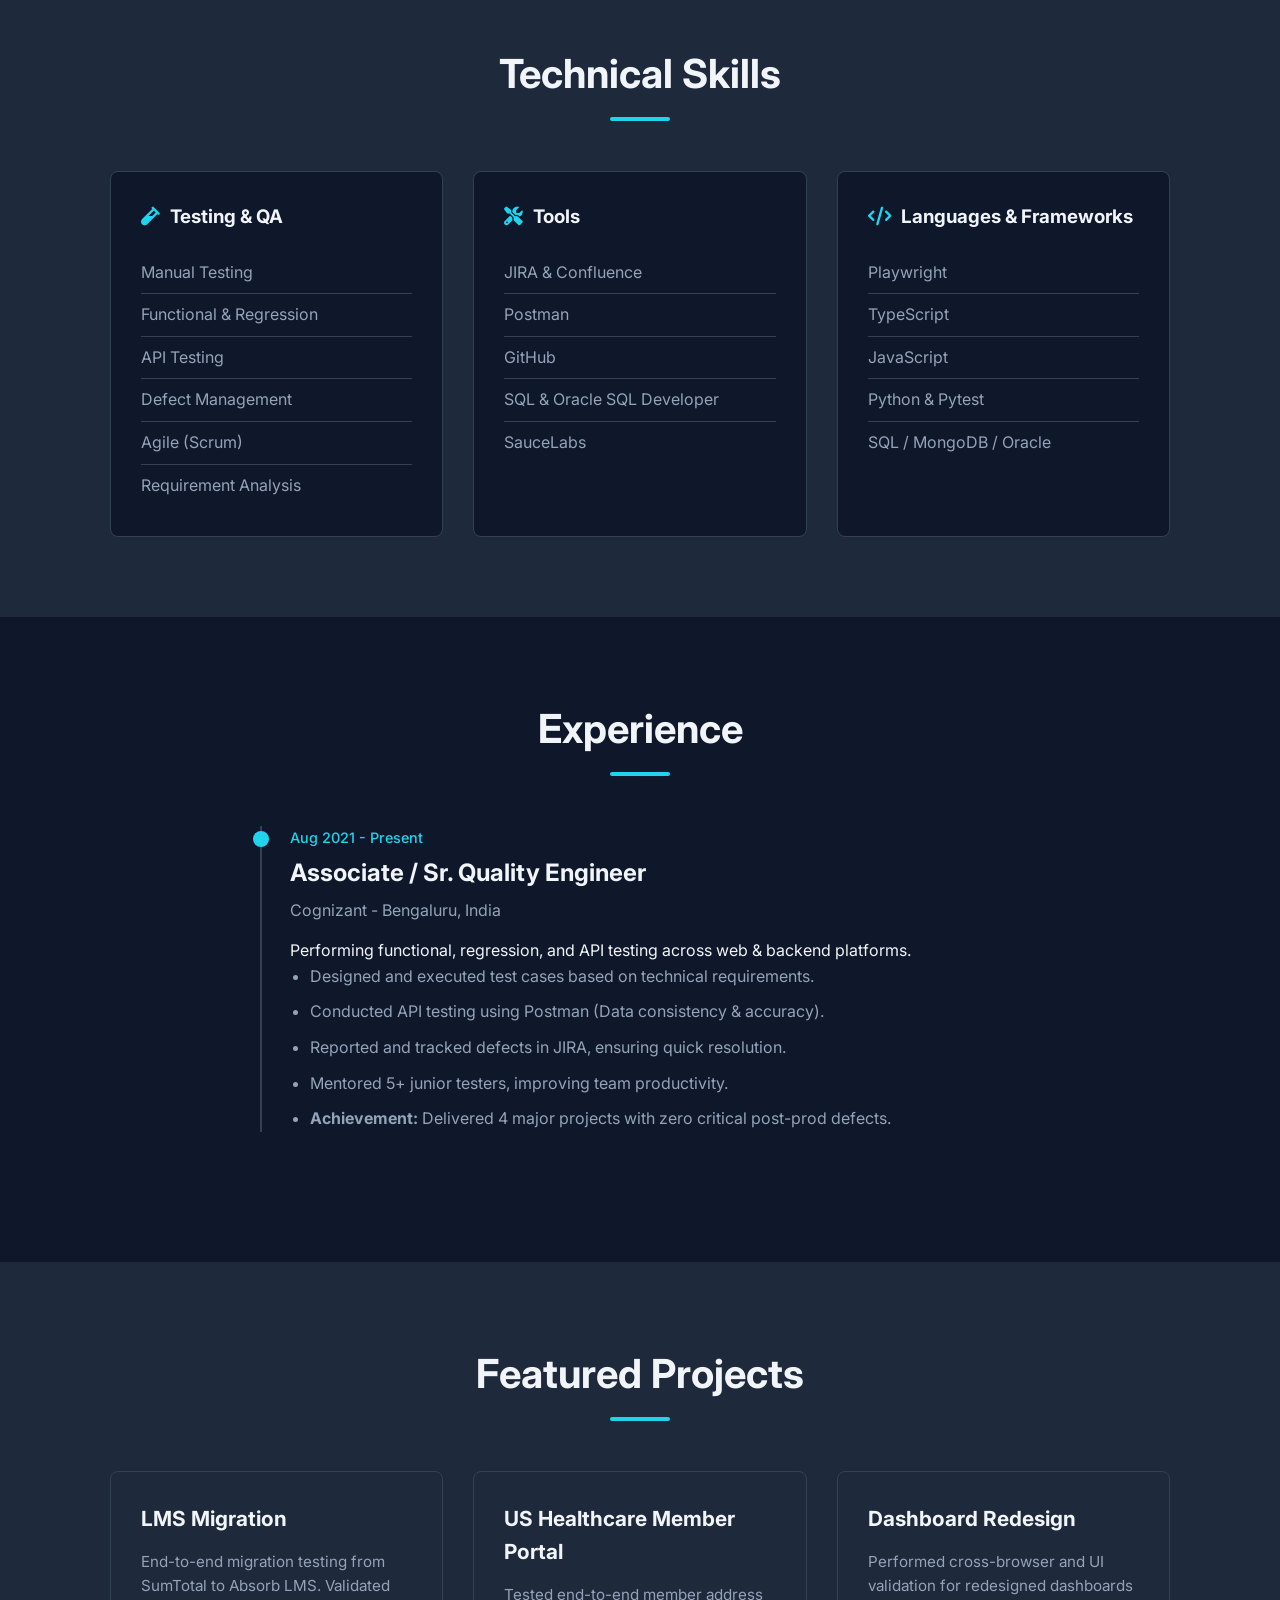
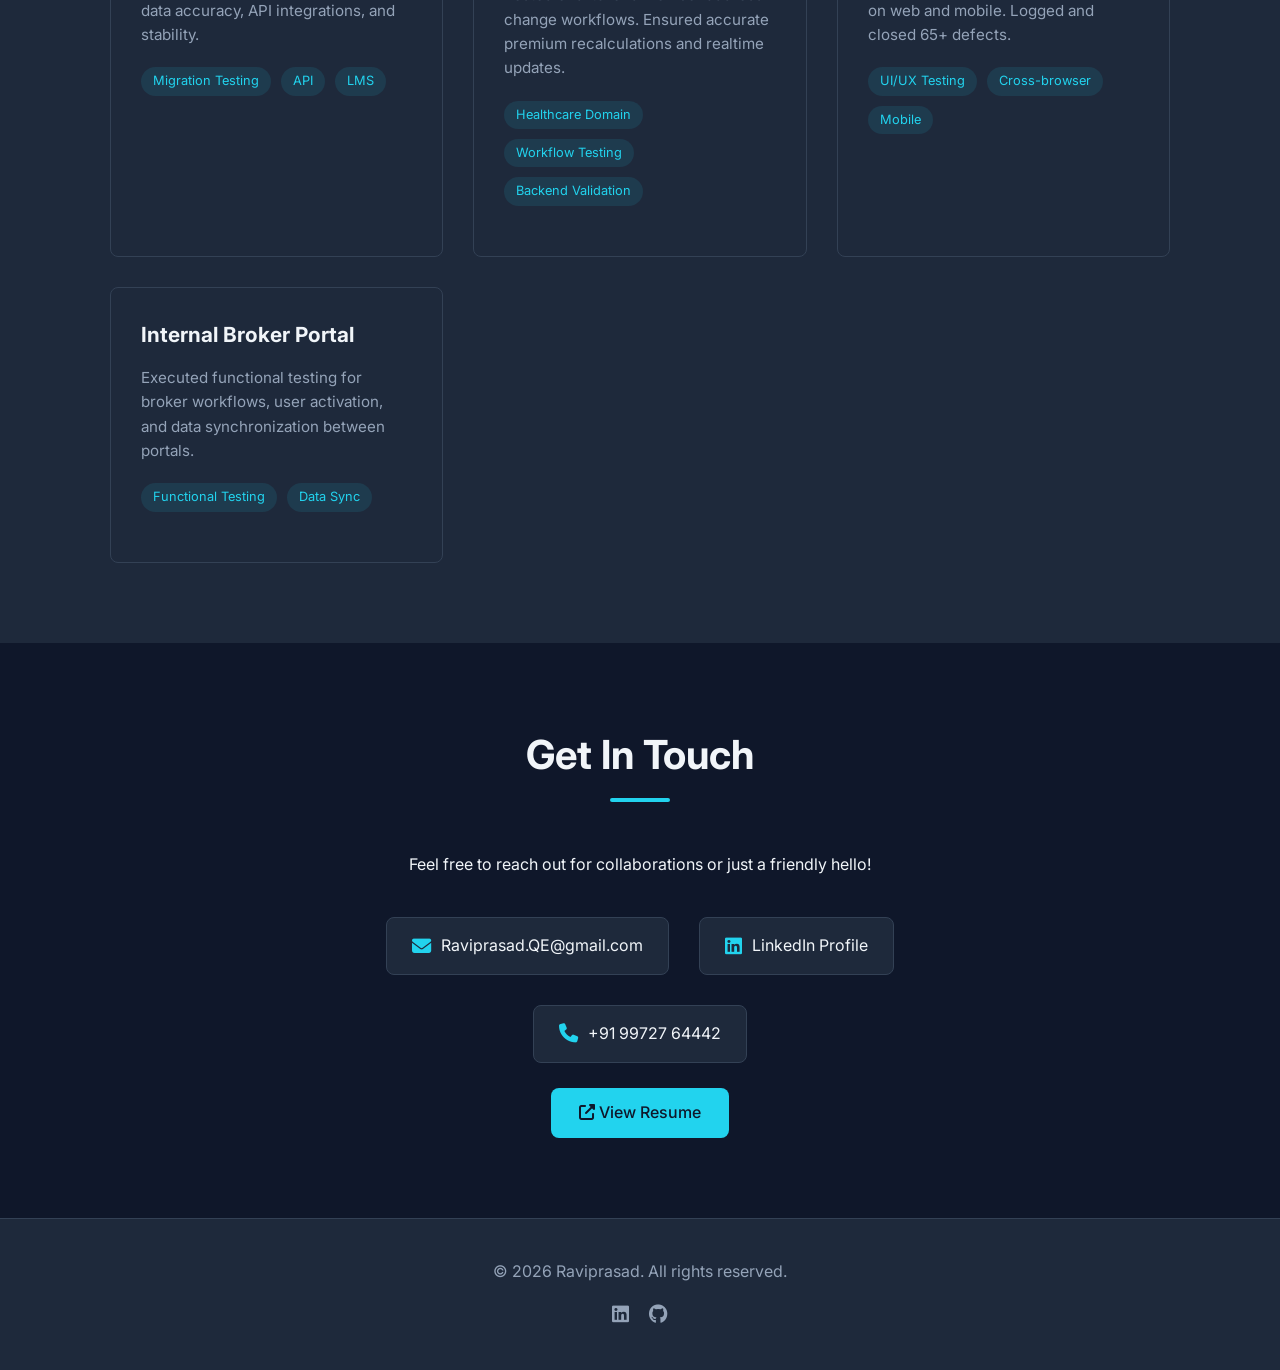
==== commit 8f667b99: "dynamic current year" ====
--- a/index.html
+++ b/index.html
@@ -4,9 +4,8 @@
 <head>
     <meta charset="UTF-8">
     <meta name="viewport" content="width=device-width, initial-scale=1.0">
-    <meta name="description"
-        content="Portfolio of Raviprasad Chowdhary - Quality Assurance Engineer & Software Test Engineer.">
-    <title>Raviprasad Chowdhary | QA Engineer</title>
+    <meta name="description" content="Portfolio of Raviprasad - Quality Assurance Engineer & Software Test Engineer.">
+    <title>Raviprasad | QA Engineer</title>
     <!-- Fonts -->
     <link rel="preconnect" href="https://fonts.googleapis.com">
     <link rel="preconnect" href="https://fonts.gstatic.com" crossorigin>
@@ -39,7 +38,7 @@
         <section id="hero">
             <div class="container hero-content">
                 <span class="greeting">Hello, I'm</span>
-                <h1>Raviprasad Chowdhary</h1>
+                <h1>Raviprasad</h1>
                 <h2 class="role">Quality Assurance Engineer</h2>
                 <p class="tagline">Ensuring high-quality, defect-free software releases with 4+ years of expertise in
                     Manual, API & Automation Testing.</p>
@@ -253,7 +252,7 @@
 
     <footer>
         <div class="container">
-            <p>&copy; 2024 Raviprasad Chowdhary. All rights reserved.</p>
+            <p>&copy; <span id="current-year">2026</span> Raviprasad. All rights reserved.</p>
             <div class="footer-social">
                 <a href="https://www.linkedin.com/in/raviprasad07" target="_blank"><i class="fab fa-linkedin"></i></a>
                 <a href="https://github.com/raviprasadchowdhary" target="_blank"><i class="fab fa-github"></i></a>
--- a/style.css
+++ b/style.css
@@ -577,4 +577,161 @@
     .contact-methods {
         flex-direction: column;
     }
+}
+
+/* Enhanced Responsive Styles (Overrides) */
+
+/* Ultra Wide Screens (2560px+) */
+@media (min-width: 1440px) {
+    :root {
+        --container-width: 1300px;
+    }
+
+    #hero h1 {
+        font-size: 5rem;
+    }
+
+    .project-desc,
+    .about-text p {
+        font-size: 1.2rem;
+    }
+}
+
+/* Tablet (Landscape) - 1024px */
+@media (max-width: 1024px) {
+    .section-title {
+        font-size: 2.2rem;
+    }
+
+    #hero h1 {
+        font-size: 3.5rem;
+    }
+
+    .skills-grid,
+    .projects-grid {
+        gap: 20px;
+    }
+}
+
+/* Tablet (Portrait) & Large Mobile - 768px */
+@media (max-width: 768px) {
+    .section-title {
+        font-size: 2rem;
+    }
+
+    /* Mobile Nav */
+    .mobile-toggle {
+        display: block;
+        z-index: 1001;
+    }
+
+    .nav-links {
+        position: fixed;
+        top: 0;
+        right: -100%;
+        height: 100vh;
+        width: 75%;
+        /* Slightly wider than old 70% */
+        max-width: 300px;
+        background-color: var(--card-bg);
+        flex-direction: column;
+        justify-content: center;
+        transition: 0.3s ease-in-out;
+        box-shadow: -5px 0 15px rgba(0, 0, 0, 0.5);
+    }
+
+    .nav-links.active {
+        right: 0;
+    }
+
+    /* Hero */
+    #hero h1 {
+        font-size: 2.8rem;
+    }
+
+    #hero .role {
+        font-size: 1.4rem;
+    }
+
+    .contact-methods {
+        flex-direction: column;
+    }
+
+    /* Ensure Grids Wrap Nicely */
+    .skills-grid {
+        grid-template-columns: repeat(auto-fit, minmax(240px, 1fr));
+    }
+
+    .projects-grid {
+        grid-template-columns: repeat(auto-fit, minmax(280px, 1fr));
+    }
+}
+
+/* Small Mobile (320px - 480px) */
+@media (max-width: 480px) {
+    :root {
+        --header-height: 60px;
+    }
+
+    .container {
+        padding: 0 15px;
+    }
+
+    .section {
+        padding: 50px 0;
+    }
+
+    #hero h1 {
+        font-size: 2.2rem;
+    }
+
+    #hero .tagline {
+        font-size: 1rem;
+    }
+
+    #hero .role {
+        font-size: 1.2rem;
+    }
+
+    .section-title {
+        font-size: 1.8rem;
+        margin-bottom: 30px;
+    }
+
+    .hero-actions {
+        display: flex;
+        flex-direction: column;
+        gap: 10px;
+    }
+
+    .btn-primary,
+    .btn-secondary {
+        padding: 12px 20px;
+        width: 100%;
+        margin: 0;
+        text-align: center;
+    }
+
+    .timeline-item {
+        padding-left: 30px;
+    }
+
+    .timeline::after {
+        left: 10px;
+    }
+
+    .timeline-dot {
+        left: 3px;
+    }
+
+    /* Force single column for very small screens */
+    .skills-grid,
+    .projects-grid {
+        grid-template-columns: 1fr;
+    }
+
+    .contact-card {
+        padding: 15px;
+        font-size: 0.9rem;
+    }
 }
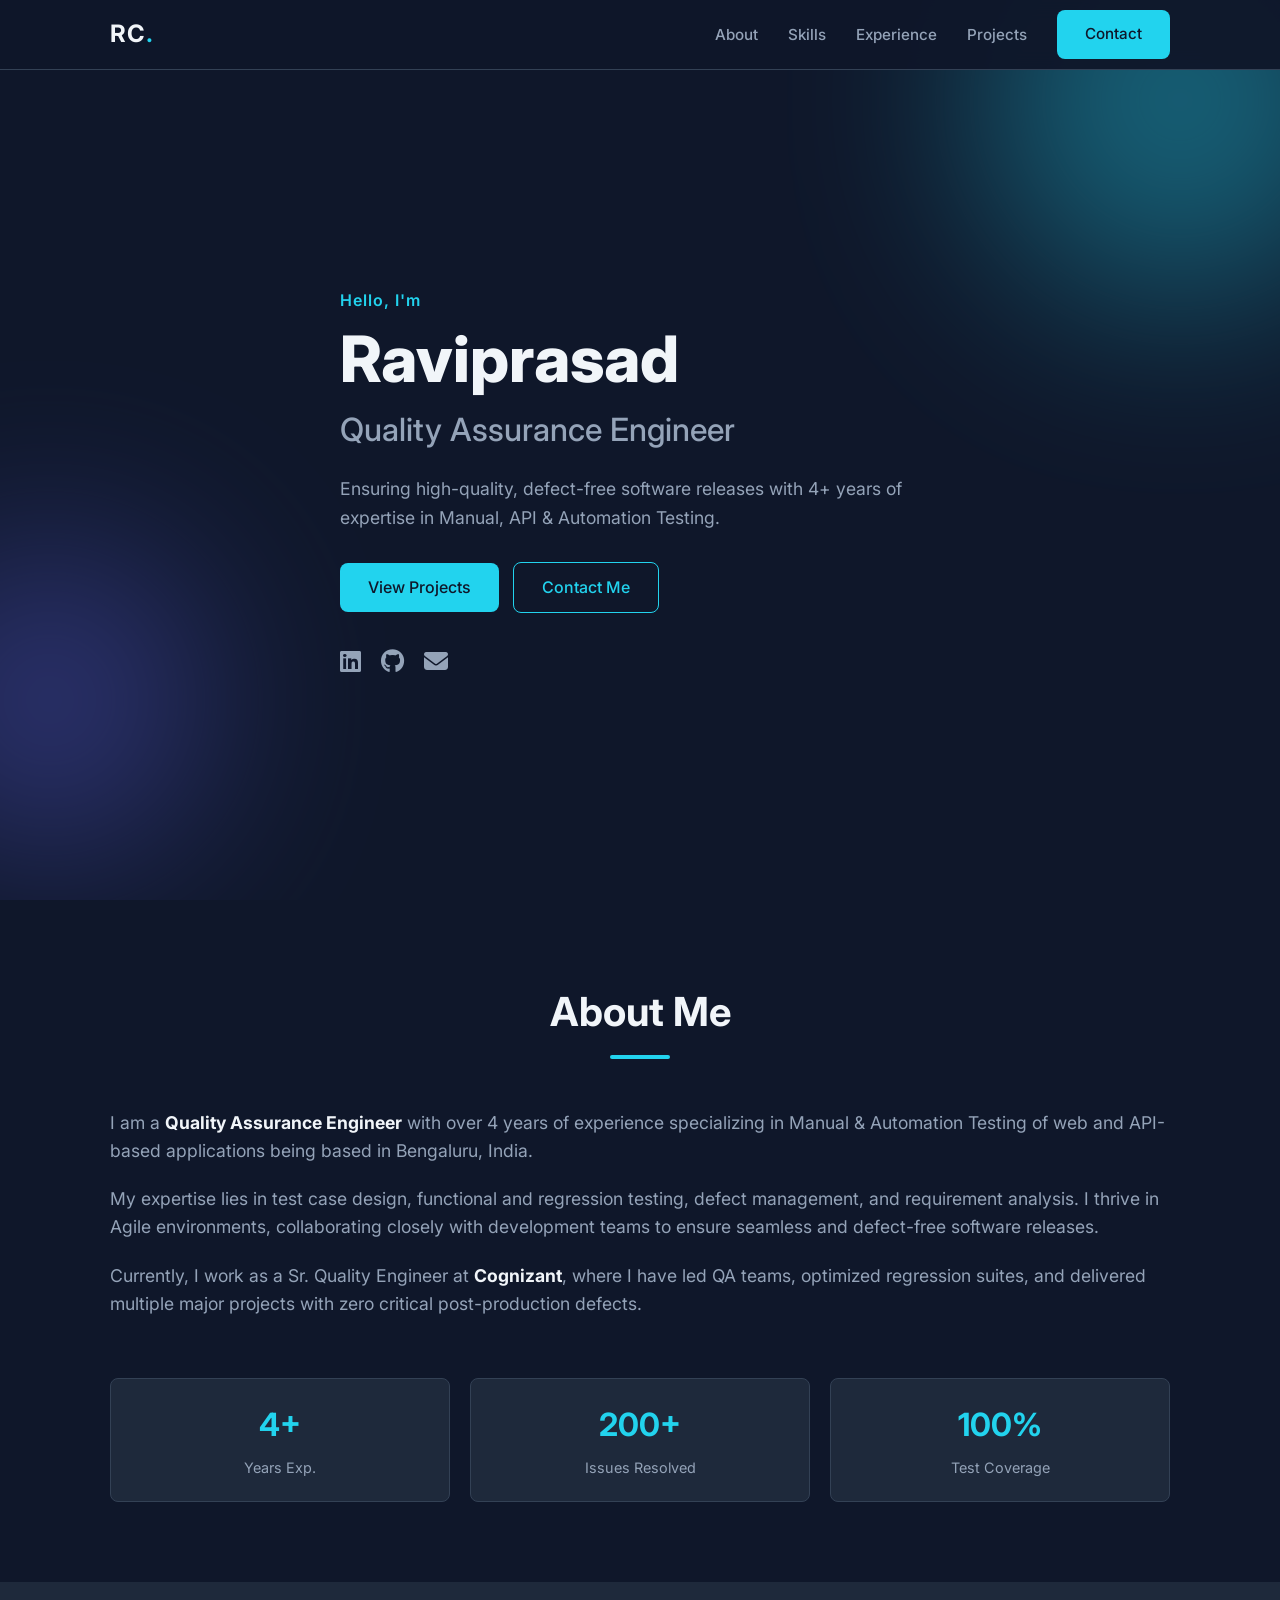
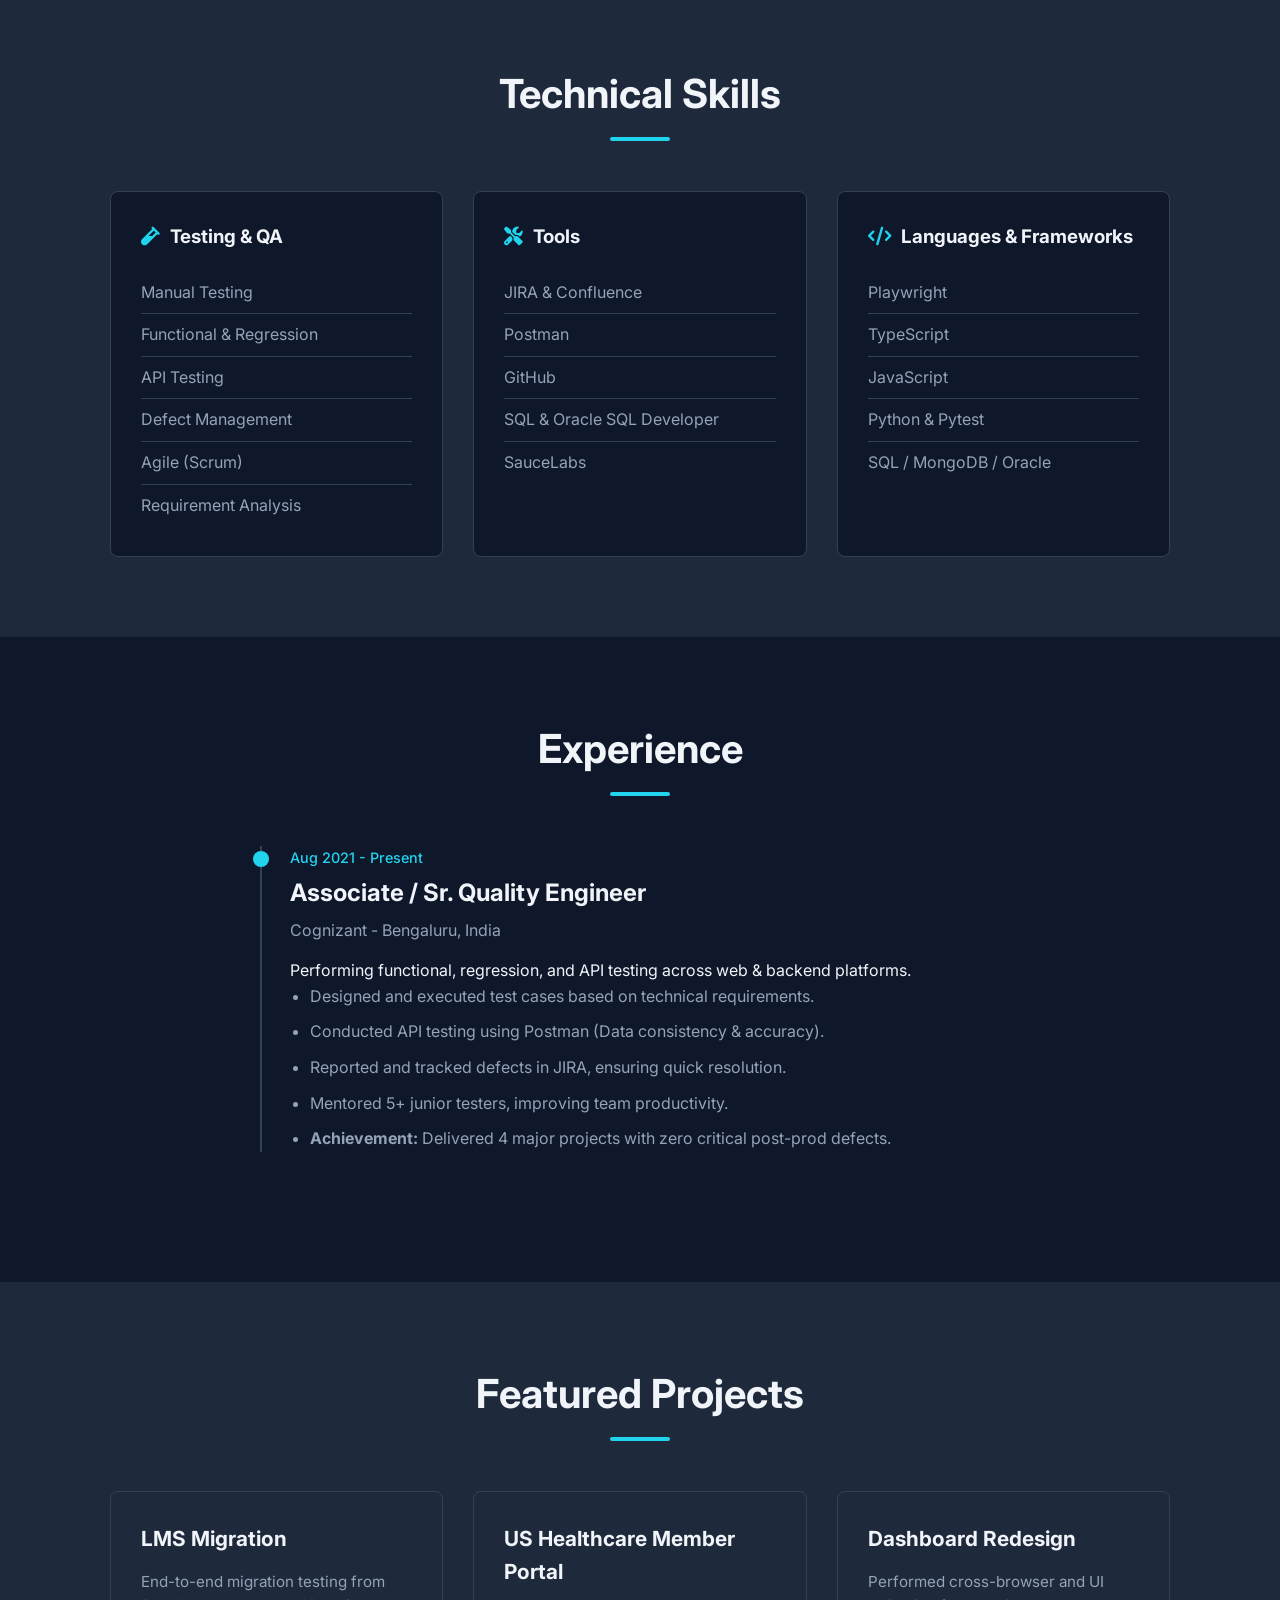
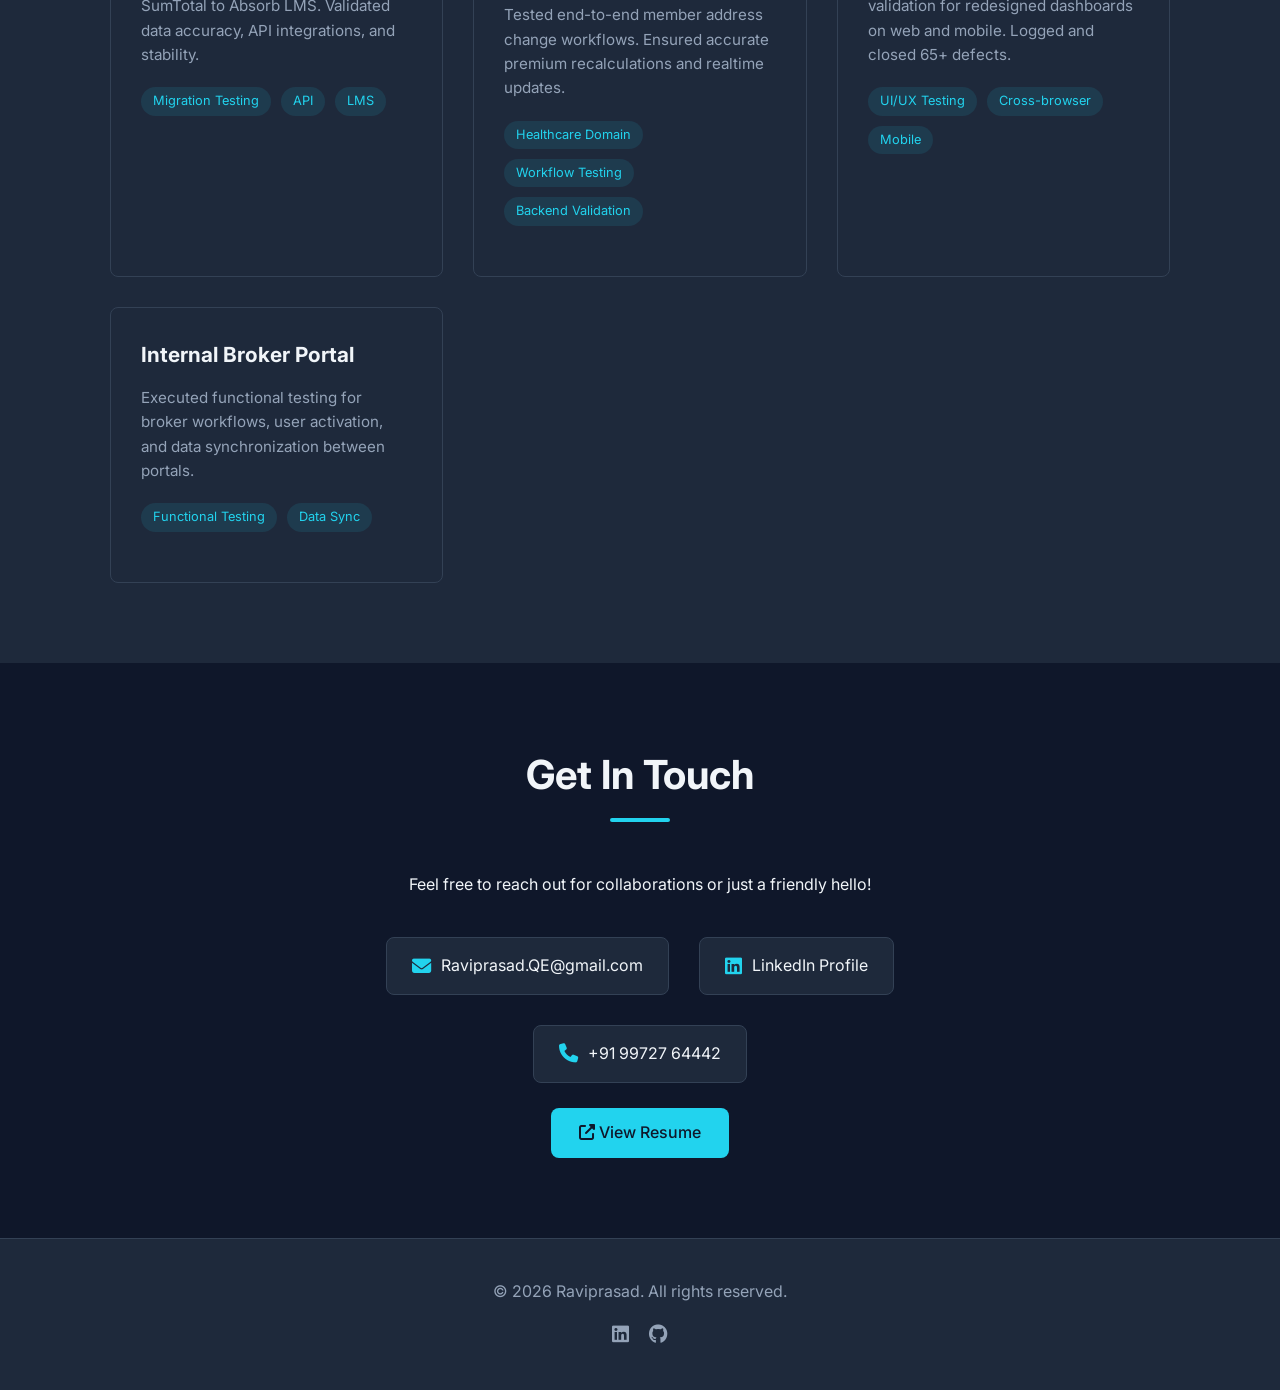
==== commit 02a57768: "driving through data" ====
--- a/index.html
+++ b/index.html
@@ -19,16 +19,12 @@
 <body>
     <header id="header">
         <nav class="container">
-            <a href="#" class="logo">RC<span class="dot">.</span></a>
+            <a href="#" class="logo" id="site-logo"></a>
             <button class="mobile-toggle" aria-label="Toggle navigation">
                 <i class="fas fa-bars"></i>
             </button>
-            <ul class="nav-links">
-                <li><a href="#about">About</a></li>
-                <li><a href="#skills">Skills</a></li>
-                <li><a href="#experience">Experience</a></li>
-                <li><a href="#projects">Projects</a></li>
-                <li><a href="#contact" class="btn-primary">Contact</a></li>
+            <ul class="nav-links" id="nav-links">
+                <!-- Dynamic Nav -->
             </ul>
         </nav>
     </header>
@@ -38,24 +34,17 @@
         <section id="hero">
             <div class="container hero-content">
                 <span class="greeting">Hello, I'm</span>
-                <h1>Raviprasad</h1>
-                <h2 class="role">Quality Assurance Engineer</h2>
-                <p class="tagline">Ensuring high-quality, defect-free software releases with 4+ years of expertise in
-                    Manual, API & Automation Testing.</p>
+                <h1 id="hero-name"></h1>
+                <h2 id="hero-role" class="role"></h2>
+                <p id="hero-tagline" class="tagline"></p>
                 <div class="hero-actions">
                     <a href="#projects" class="btn-primary">View Projects</a>
                     <a href="#contact" class="btn-secondary">Contact Me</a>
                 </div>
-                <!-- Social Links in Hero -->
-                <div class="social-links">
-                    <a href="https://www.linkedin.com/in/raviprasad07" target="_blank" aria-label="LinkedIn"><i
-                            class="fab fa-linkedin"></i></a>
-                    <a href="https://github.com/raviprasadchowdhary" target="_blank" aria-label="GitHub"><i
-                            class="fab fa-github"></i></a>
-                    <a href="mailto:Raviprasad.QE@gmail.com" aria-label="Email"><i class="fas fa-envelope"></i></a>
+                <div class="social-links" id="hero-social">
+                    <!-- Dynamic Social Links -->
                 </div>
             </div>
-            <!-- Background Decoration -->
             <div class="bg-shape shape-1"></div>
             <div class="bg-shape shape-2"></div>
         </section>
@@ -63,34 +52,14 @@
         <!-- About Section -->
         <section id="about" class="section">
             <div class="container">
-                <h2 class="section-title">About Me</h2>
+                <h2 class="section-title" id="header-about"></h2>
                 <div class="about-grid">
-                    <div class="about-text">
-                        <p>I am a <strong>Quality Assurance Engineer</strong> with over 4 years of experience
-                            specializing in Manual & Automation Testing of web and API-based applications. based in
-                            Bengaluru, India.
-                        </p>
-                        <p>My expertise lies in test case design, functional and regression testing, defect management,
-                            and requirement analysis. I thrive in Agile environments, collaborating closely with
-                            development teams to ensure seamless and defect-free software releases.</p>
-                        <p>Currently, I work as a Sr. Quality Engineer at <strong>Cognizant</strong>, where I've led QA
-                            teams, optimized regression suites, and delivered multiple major projects with zero critical
-                            post-production defects.</p>
-                        <div class="stats">
-                            <div class="stat-item">
-                                <span class="stat-number">4+</span>
-                                <span class="stat-label">Years Exp.</span>
-                            </div>
-                            <div class="stat-item">
-                                <span class="stat-number">200+</span>
-                                <span class="stat-label">Issues Resolved</span>
-                            </div>
-                            <div class="stat-item">
-                                <span class="stat-number">100%</span>
-                                <span class="stat-label">Test Coverage</span>
-                            </div>
-                        </div>
+                    <div class="about-text" id="about-text">
+                        <!-- Dynamic Text -->
                     </div>
+                </div>
+                <div class="stats" id="about-stats">
+                    <!-- Dynamic Stats -->
                 </div>
             </div>
         </section>
@@ -98,39 +67,9 @@
         <!-- Skills Section -->
         <section id="skills" class="section bg-alt">
             <div class="container">
-                <h2 class="section-title">Technical Skills</h2>
-                <div class="skills-grid">
-                    <div class="skill-category">
-                        <h3><i class="fas fa-vial"></i> Testing & QA</h3>
-                        <ul>
-                            <li>Manual Testing</li>
-                            <li>Functional & Regression</li>
-                            <li>API Testing</li>
-                            <li>Defect Management</li>
-                            <li>Agile (Scrum)</li>
-                            <li>Requirement Analysis</li>
-                        </ul>
-                    </div>
-                    <div class="skill-category">
-                        <h3><i class="fas fa-tools"></i> Tools</h3>
-                        <ul>
-                            <li>JIRA & Confluence</li>
-                            <li>Postman</li>
-                            <li>GitHub</li>
-                            <li>SQL & Oracle SQL Developer</li>
-                            <li>SauceLabs</li>
-                        </ul>
-                    </div>
-                    <div class="skill-category">
-                        <h3><i class="fas fa-code"></i> Languages & Frameworks</h3>
-                        <ul>
-                            <li>Playwright</li>
-                            <li>TypeScript</li>
-                            <li>JavaScript</li>
-                            <li>Python & Pytest</li>
-                            <li>SQL / MongoDB / Oracle</li>
-                        </ul>
-                    </div>
+                <h2 class="section-title" id="header-skills"></h2>
+                <div class="skills-grid" id="skills-grid">
+                    <!-- Dynamic Skills -->
                 </div>
             </div>
         </section>
@@ -138,26 +77,9 @@
         <!-- Experience Section -->
         <section id="experience" class="section">
             <div class="container">
-                <h2 class="section-title">Experience</h2>
-                <div class="timeline">
-                    <!-- Cognizant Role -->
-                    <div class="timeline-item">
-                        <div class="timeline-dot"></div>
-                        <div class="timeline-date">Aug 2021 - Present</div>
-                        <div class="timeline-content">
-                            <h3>Associate / Sr. Quality Engineer</h3>
-                            <h4>Cognizant - Bengaluru, India</h4>
-                            <p>Performing functional, regression, and API testing across web & backend platforms.</p>
-                            <ul>
-                                <li>Designed and executed test cases based on technical requirements.</li>
-                                <li>Conducted API testing using Postman (Data consistency & accuracy).</li>
-                                <li>Reported and tracked defects in JIRA, ensuring quick resolution.</li>
-                                <li>Mentored 5+ junior testers, improving team productivity.</li>
-                                <li><strong>Achievement:</strong> Delivered 4 major projects with zero critical
-                                    post-prod defects.</li>
-                            </ul>
-                        </div>
-                    </div>
+                <h2 class="section-title" id="header-experience"></h2>
+                <div class="timeline" id="experience-timeline">
+                    <!-- Dynamic Experience -->
                 </div>
             </div>
         </section>
@@ -165,59 +87,9 @@
         <!-- Projects Section -->
         <section id="projects" class="section bg-alt">
             <div class="container">
-                <h2 class="section-title">Featured Projects</h2>
-                <div class="projects-grid">
-                    <!-- Project 1 -->
-                    <article class="project-card">
-                        <div class="project-content">
-                            <h3>LMS Migration</h3>
-                            <p class="project-desc">End-to-end migration testing from SumTotal to Absorb LMS. Validated
-                                data accuracy, API integrations, and stability.</p>
-                            <div class="project-tags">
-                                <span>Migration Testing</span>
-                                <span>API</span>
-                                <span>LMS</span>
-                            </div>
-                        </div>
-                    </article>
-                    <!-- Project 2 -->
-                    <article class="project-card">
-                        <div class="project-content">
-                            <h3>US Healthcare Member Portal</h3>
-                            <p class="project-desc">Tested end-to-end member address change workflows. Ensured accurate
-                                premium recalculations and realtime updates.</p>
-                            <div class="project-tags">
-                                <span>Healthcare Domain</span>
-                                <span>Workflow Testing</span>
-                                <span>Backend Validation</span>
-                            </div>
-                        </div>
-                    </article>
-                    <!-- Project 3 -->
-                    <article class="project-card">
-                        <div class="project-content">
-                            <h3>Dashboard Redesign</h3>
-                            <p class="project-desc">Performed cross-browser and UI validation for redesigned dashboards
-                                on web and mobile. Logged and closed 65+ defects.</p>
-                            <div class="project-tags">
-                                <span>UI/UX Testing</span>
-                                <span>Cross-browser</span>
-                                <span>Mobile</span>
-                            </div>
-                        </div>
-                    </article>
-                    <!-- Project 4 -->
-                    <article class="project-card">
-                        <div class="project-content">
-                            <h3>Internal Broker Portal</h3>
-                            <p class="project-desc">Executed functional testing for broker workflows, user activation,
-                                and data synchronization between portals.</p>
-                            <div class="project-tags">
-                                <span>Functional Testing</span>
-                                <span>Data Sync</span>
-                            </div>
-                        </div>
-                    </article>
+                <h2 class="section-title" id="header-projects"></h2>
+                <div class="projects-grid" id="projects-grid">
+                    <!-- Dynamic Projects -->
                 </div>
             </div>
         </section>
@@ -225,26 +97,15 @@
         <!-- Contact Section -->
         <section id="contact" class="section">
             <div class="container contact-container">
-                <h2 class="section-title">Get In Touch</h2>
+                <h2 class="section-title" id="header-contact"></h2>
                 <p>Feel free to reach out for collaborations or just a friendly hello!</p>
-                <div class="contact-methods">
-                    <a href="mailto:Raviprasad.QE@gmail.com" class="contact-card">
-                        <i class="fas fa-envelope"></i>
-                        <span>Raviprasad.QE@gmail.com</span>
-                    </a>
-                    <a href="https://www.linkedin.com/in/raviprasad07" target="_blank" class="contact-card">
-                        <i class="fab fa-linkedin"></i>
-                        <span>LinkedIn Profile</span>
-                    </a>
-                    <a href="tel:+919972764442" class="contact-card">
-                        <i class="fas fa-phone"></i>
-                        <span>+91 99727 64442</span>
-                    </a>
+                <div class="contact-methods" id="contact-methods">
+                    <!-- Dynamic Contact Methods -->
                 </div>
                 <br>
                 <p class="resume-download">
-                    <a href="https://docs.google.com/document/d/1mLQI7Il4niwXlHIlWKsII5V25bYkxTuxziNc3h75HoM/edit?usp=sharing"
-                        target="_blank" class="btn-primary"><i class="fas fa-external-link-alt"></i> View Resume</a>
+                    <a id="resume-link" href="#" target="_blank" class="btn-primary"><i
+                            class="fas fa-external-link-alt"></i> View Resume</a>
                 </p>
             </div>
         </section>
@@ -252,14 +113,14 @@
 
     <footer>
         <div class="container">
-            <p>&copy; <span id="current-year">2026</span> Raviprasad. All rights reserved.</p>
-            <div class="footer-social">
-                <a href="https://www.linkedin.com/in/raviprasad07" target="_blank"><i class="fab fa-linkedin"></i></a>
-                <a href="https://github.com/raviprasadchowdhary" target="_blank"><i class="fab fa-github"></i></a>
+            <p>&copy; <span id="current-year"></span> <span id="footer-name"></span>. All rights reserved.</p>
+            <div class="footer-social" id="footer-social">
+                <!-- Dynamic Footer Socials -->
             </div>
         </div>
     </footer>
 
+    <script src="data.js"></script>
     <script src="script.js"></script>
 </body>
 
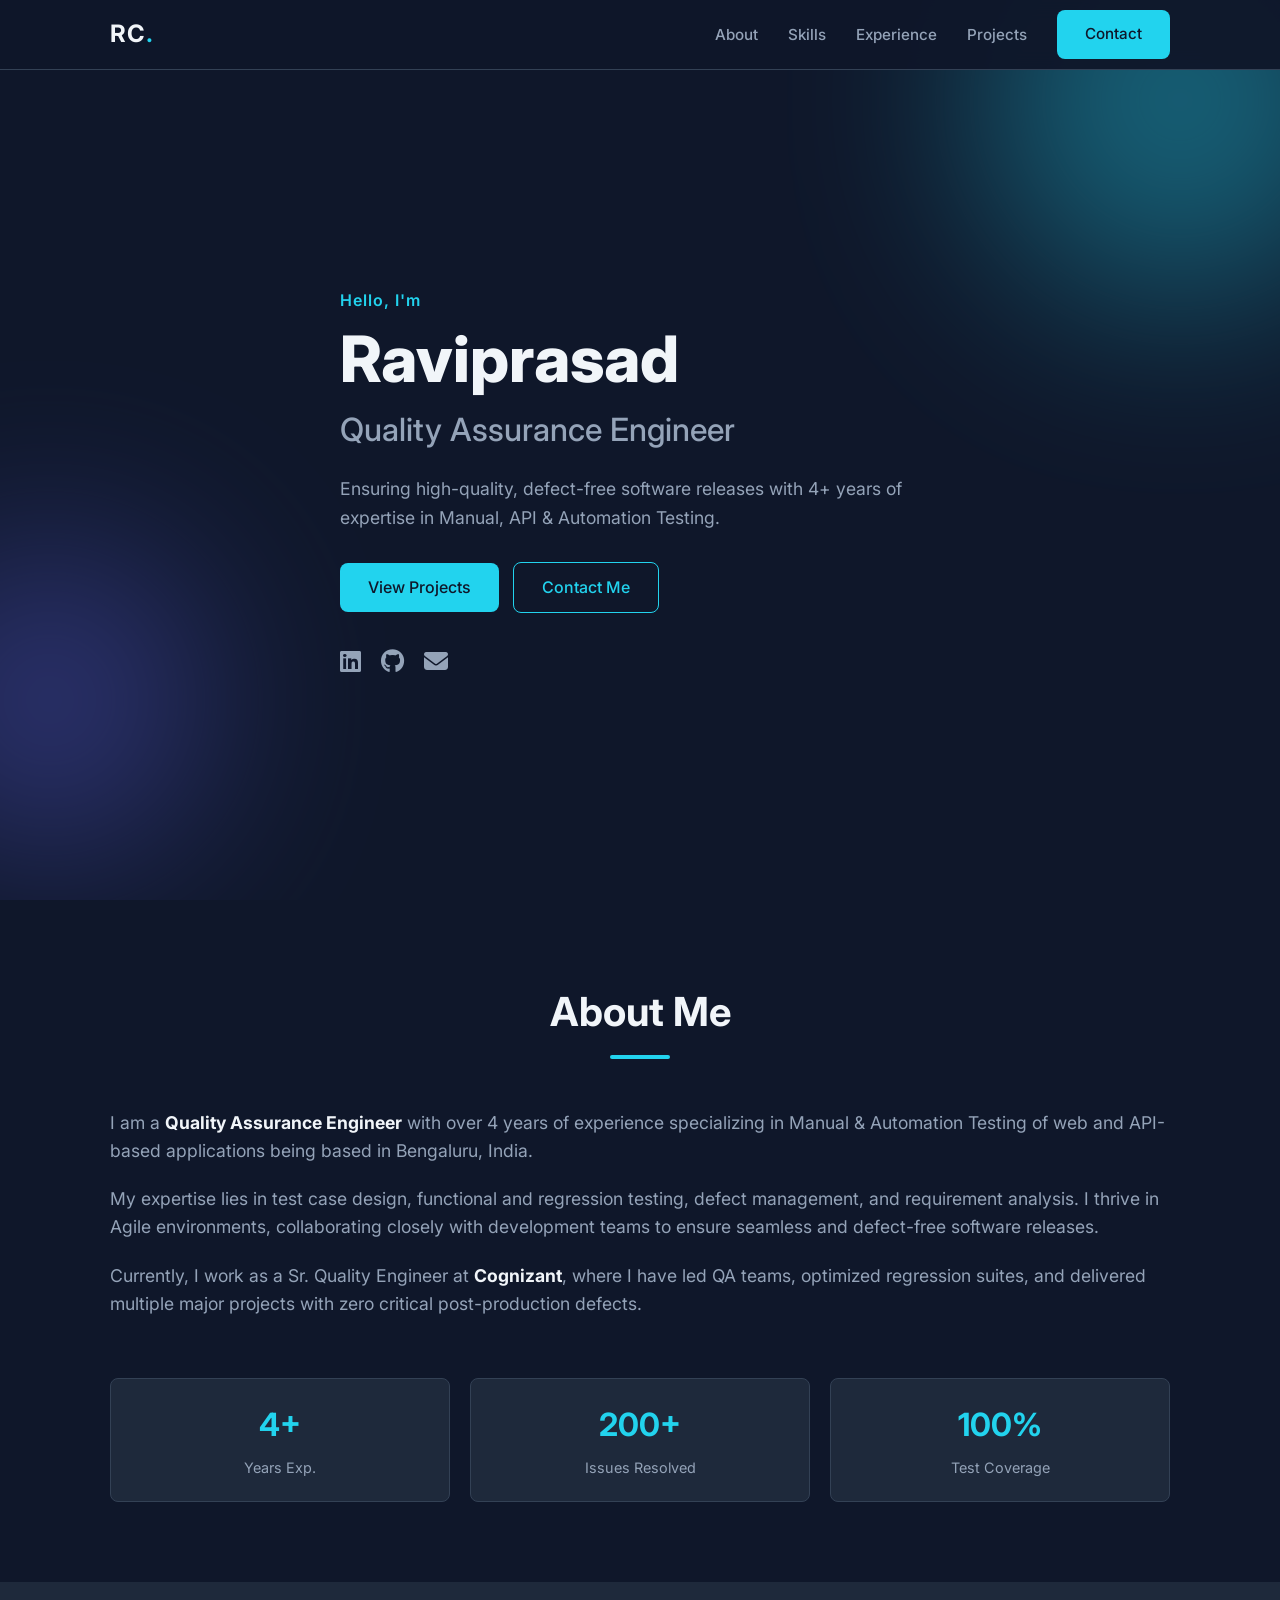
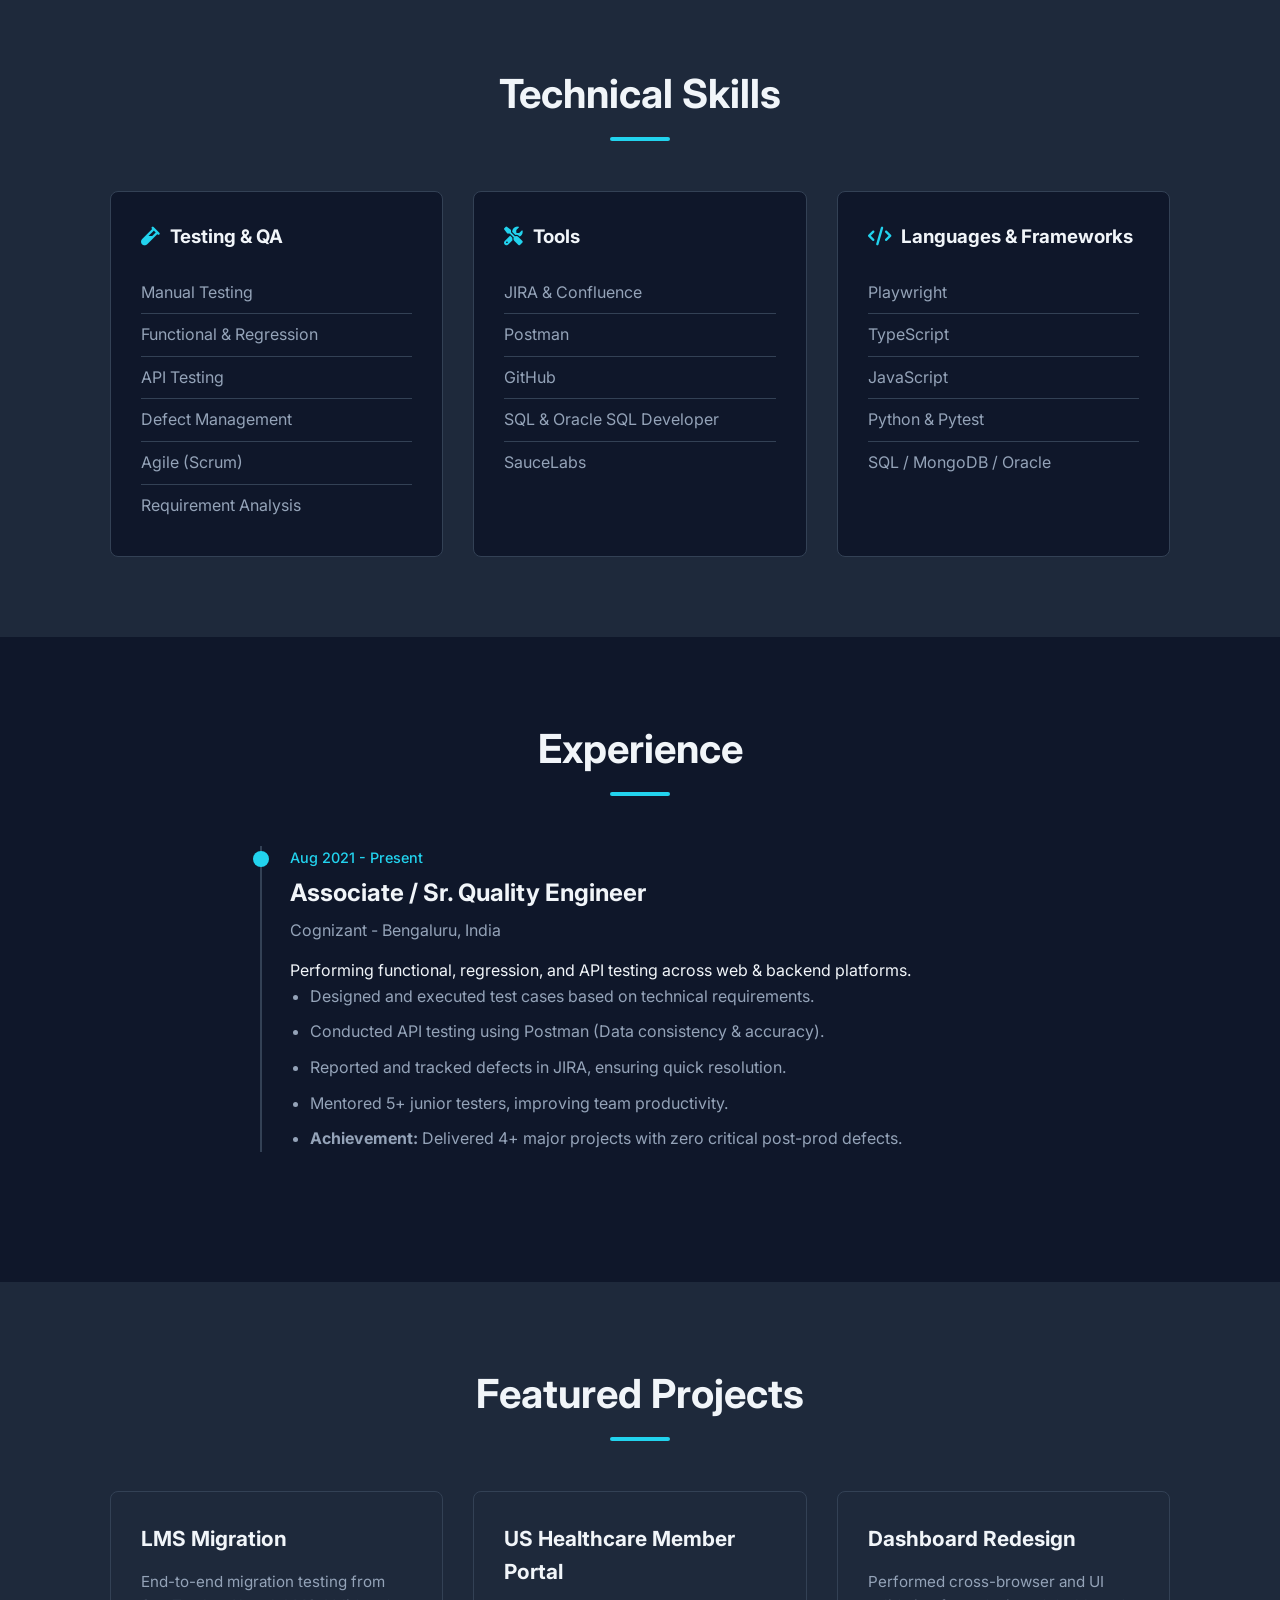
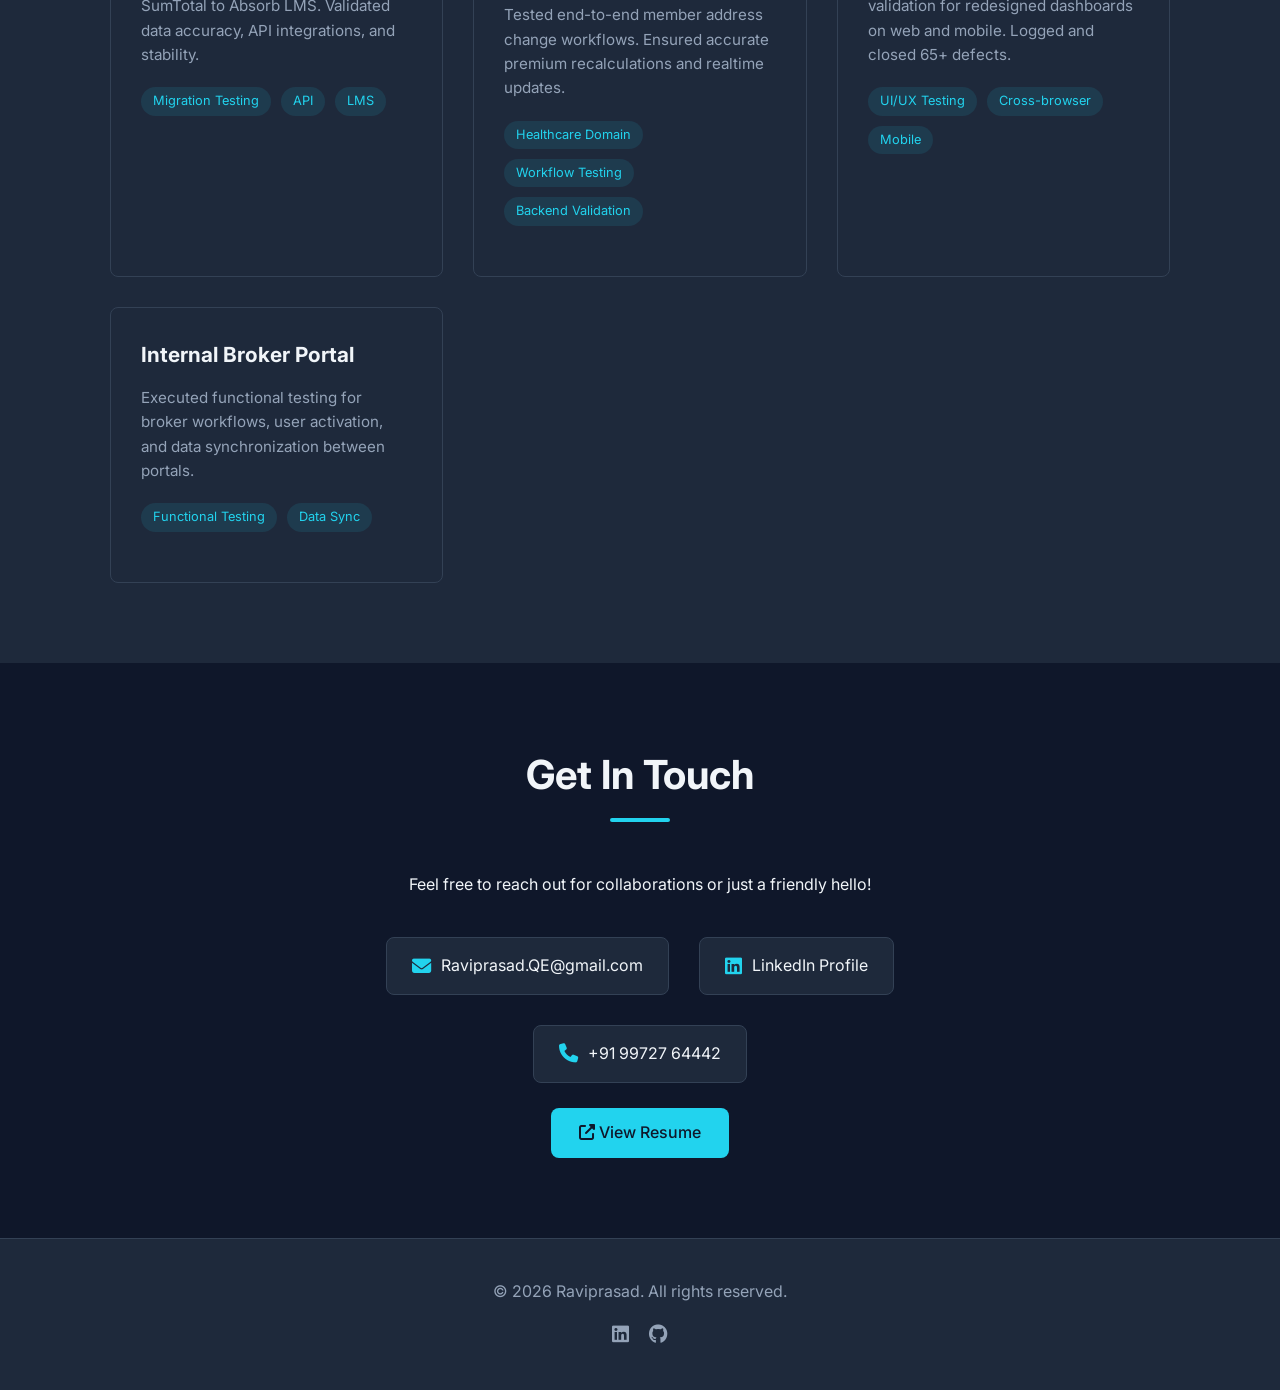
==== commit ec95464b: "data reorganize" ====
--- a/index.html
+++ b/index.html
@@ -4,8 +4,11 @@
 <head>
     <meta charset="UTF-8">
     <meta name="viewport" content="width=device-width, initial-scale=1.0">
-    <meta name="description" content="Portfolio of Raviprasad - Quality Assurance Engineer & Software Test Engineer.">
+    <meta id="meta-description" name="description" content="">
     <title>Raviprasad | QA Engineer</title>
+    <!-- Dynamic Favicon -->
+    <link id="favicon" rel="icon" type="image/svg+xml"
+        href="data:image/svg+xml,<svg xmlns='http://www.w3.org/2000/svg' viewBox='0 0 100 100'><text y='.9em' font-size='90'>🚀</text></svg>">
     <!-- Fonts -->
     <link rel="preconnect" href="https://fonts.googleapis.com">
     <link rel="preconnect" href="https://fonts.gstatic.com" crossorigin>
@@ -33,13 +36,13 @@
         <!-- Hero Section -->
         <section id="hero">
             <div class="container hero-content">
-                <span class="greeting">Hello, I'm</span>
+                <span class="greeting" id="hero-greeting"></span>
                 <h1 id="hero-name"></h1>
                 <h2 id="hero-role" class="role"></h2>
                 <p id="hero-tagline" class="tagline"></p>
                 <div class="hero-actions">
-                    <a href="#projects" class="btn-primary">View Projects</a>
-                    <a href="#contact" class="btn-secondary">Contact Me</a>
+                    <a href="#projects" class="btn-primary" id="btn-view-projects"></a>
+                    <a href="#contact" class="btn-secondary" id="btn-contact-me"></a>
                 </div>
                 <div class="social-links" id="hero-social">
                     <!-- Dynamic Social Links -->
@@ -98,14 +101,14 @@
         <section id="contact" class="section">
             <div class="container contact-container">
                 <h2 class="section-title" id="header-contact"></h2>
-                <p>Feel free to reach out for collaborations or just a friendly hello!</p>
+                <p id="contact-tagline"></p>
                 <div class="contact-methods" id="contact-methods">
                     <!-- Dynamic Contact Methods -->
                 </div>
                 <br>
                 <p class="resume-download">
                     <a id="resume-link" href="#" target="_blank" class="btn-primary"><i
-                            class="fas fa-external-link-alt"></i> View Resume</a>
+                            class="fas fa-external-link-alt"></i> <span id="resume-btn-text"></span></a>
                 </p>
             </div>
         </section>
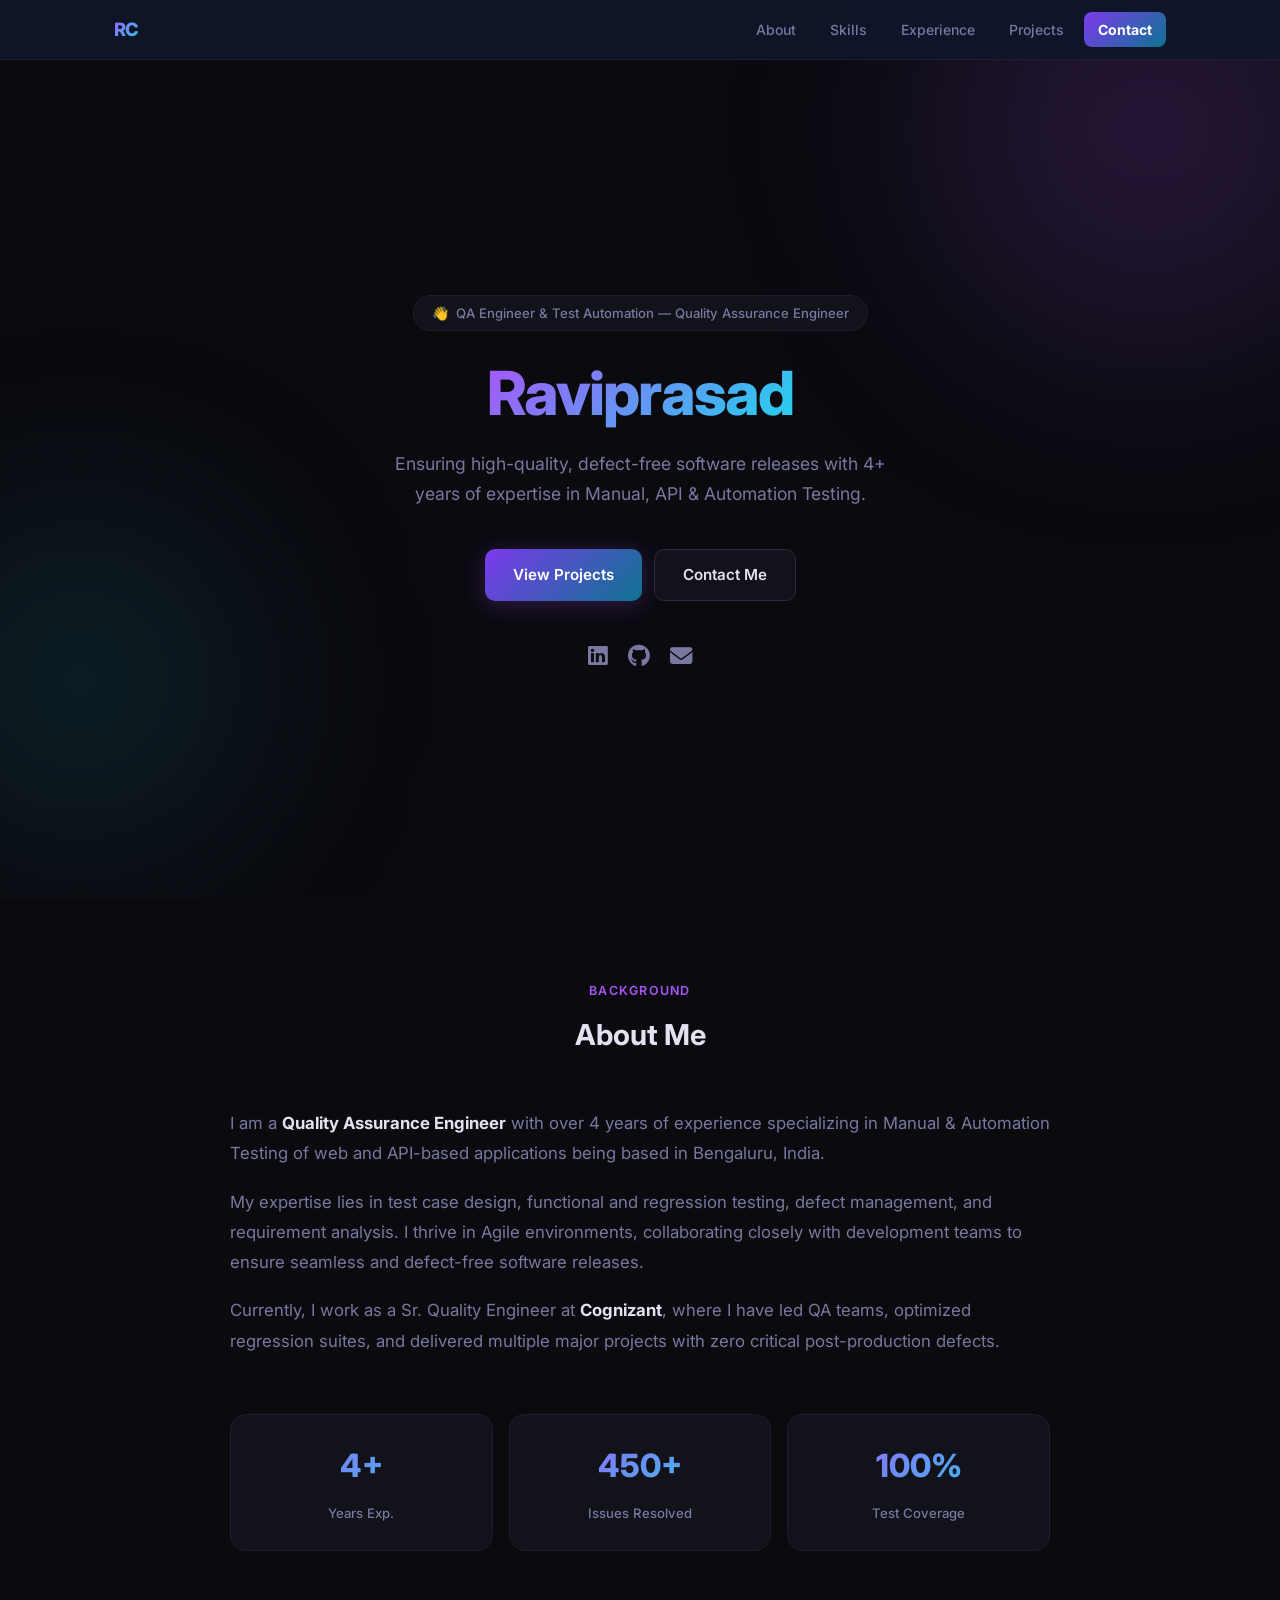
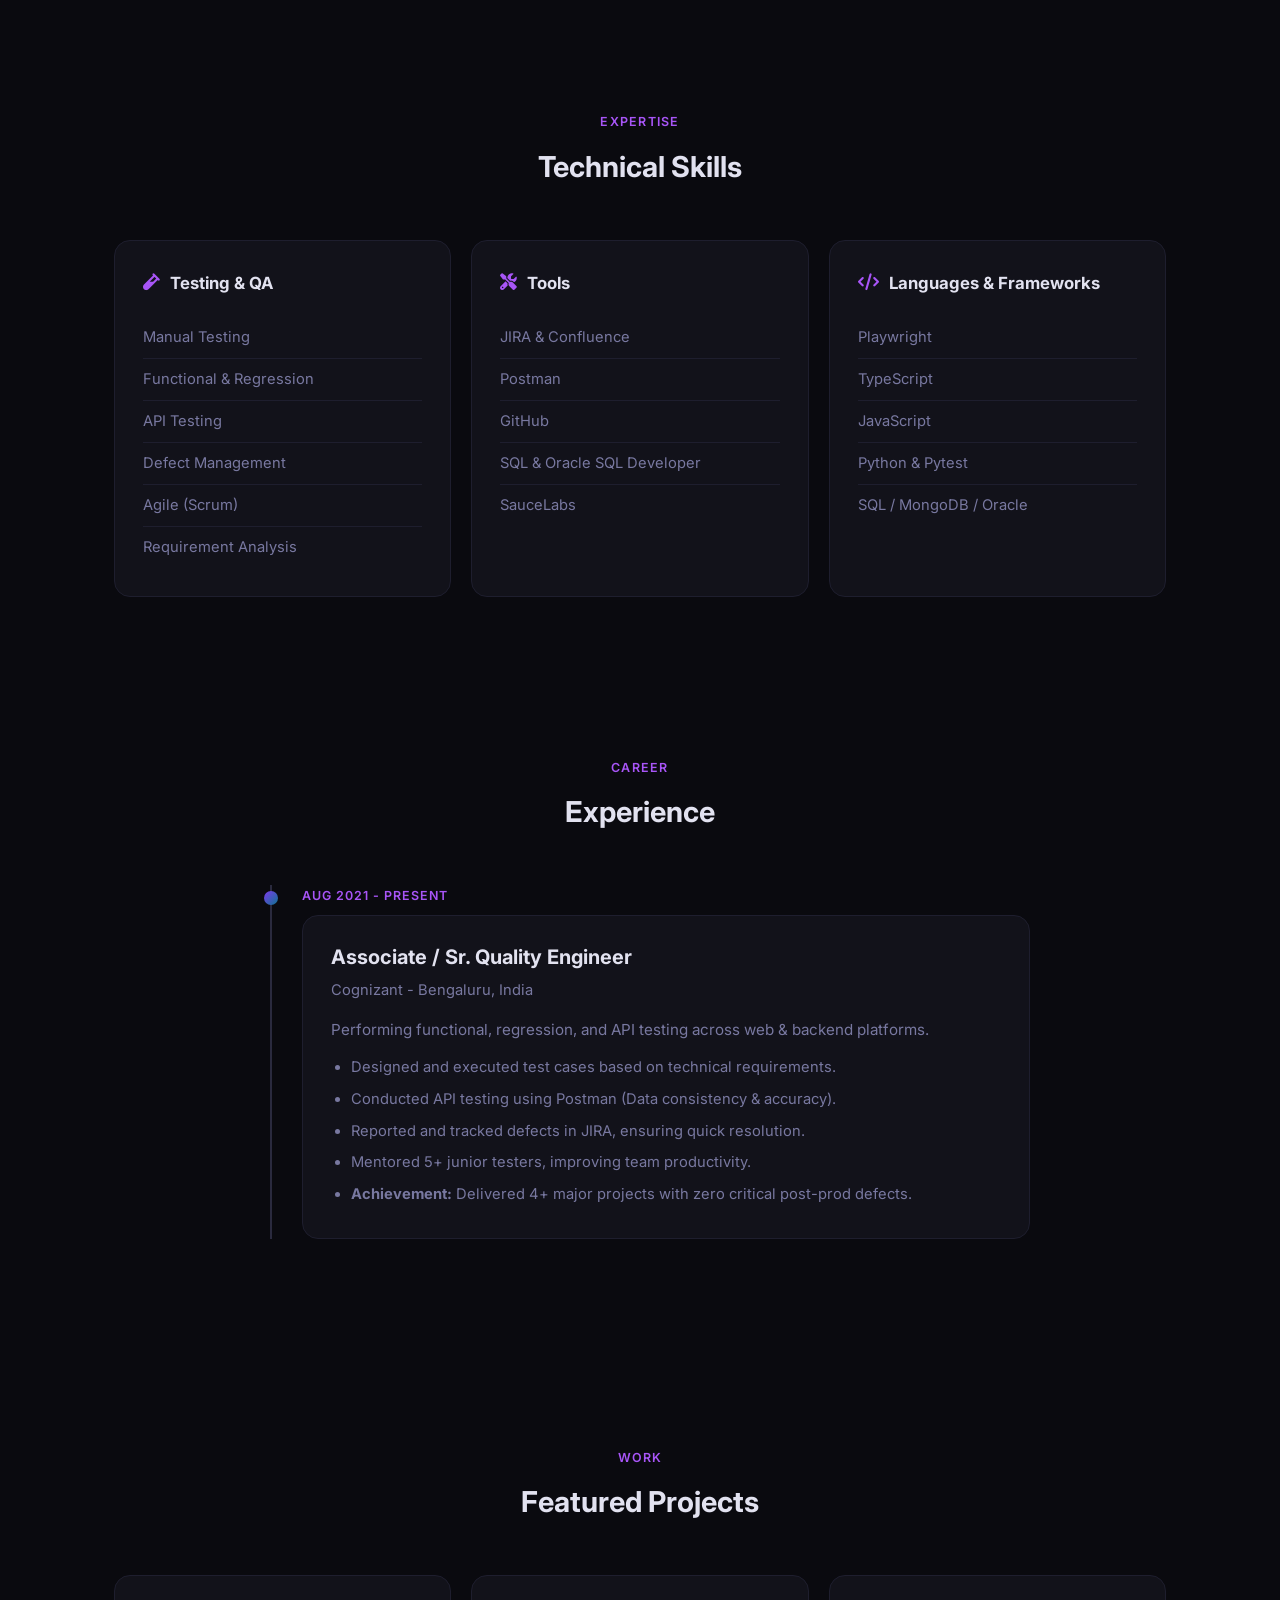
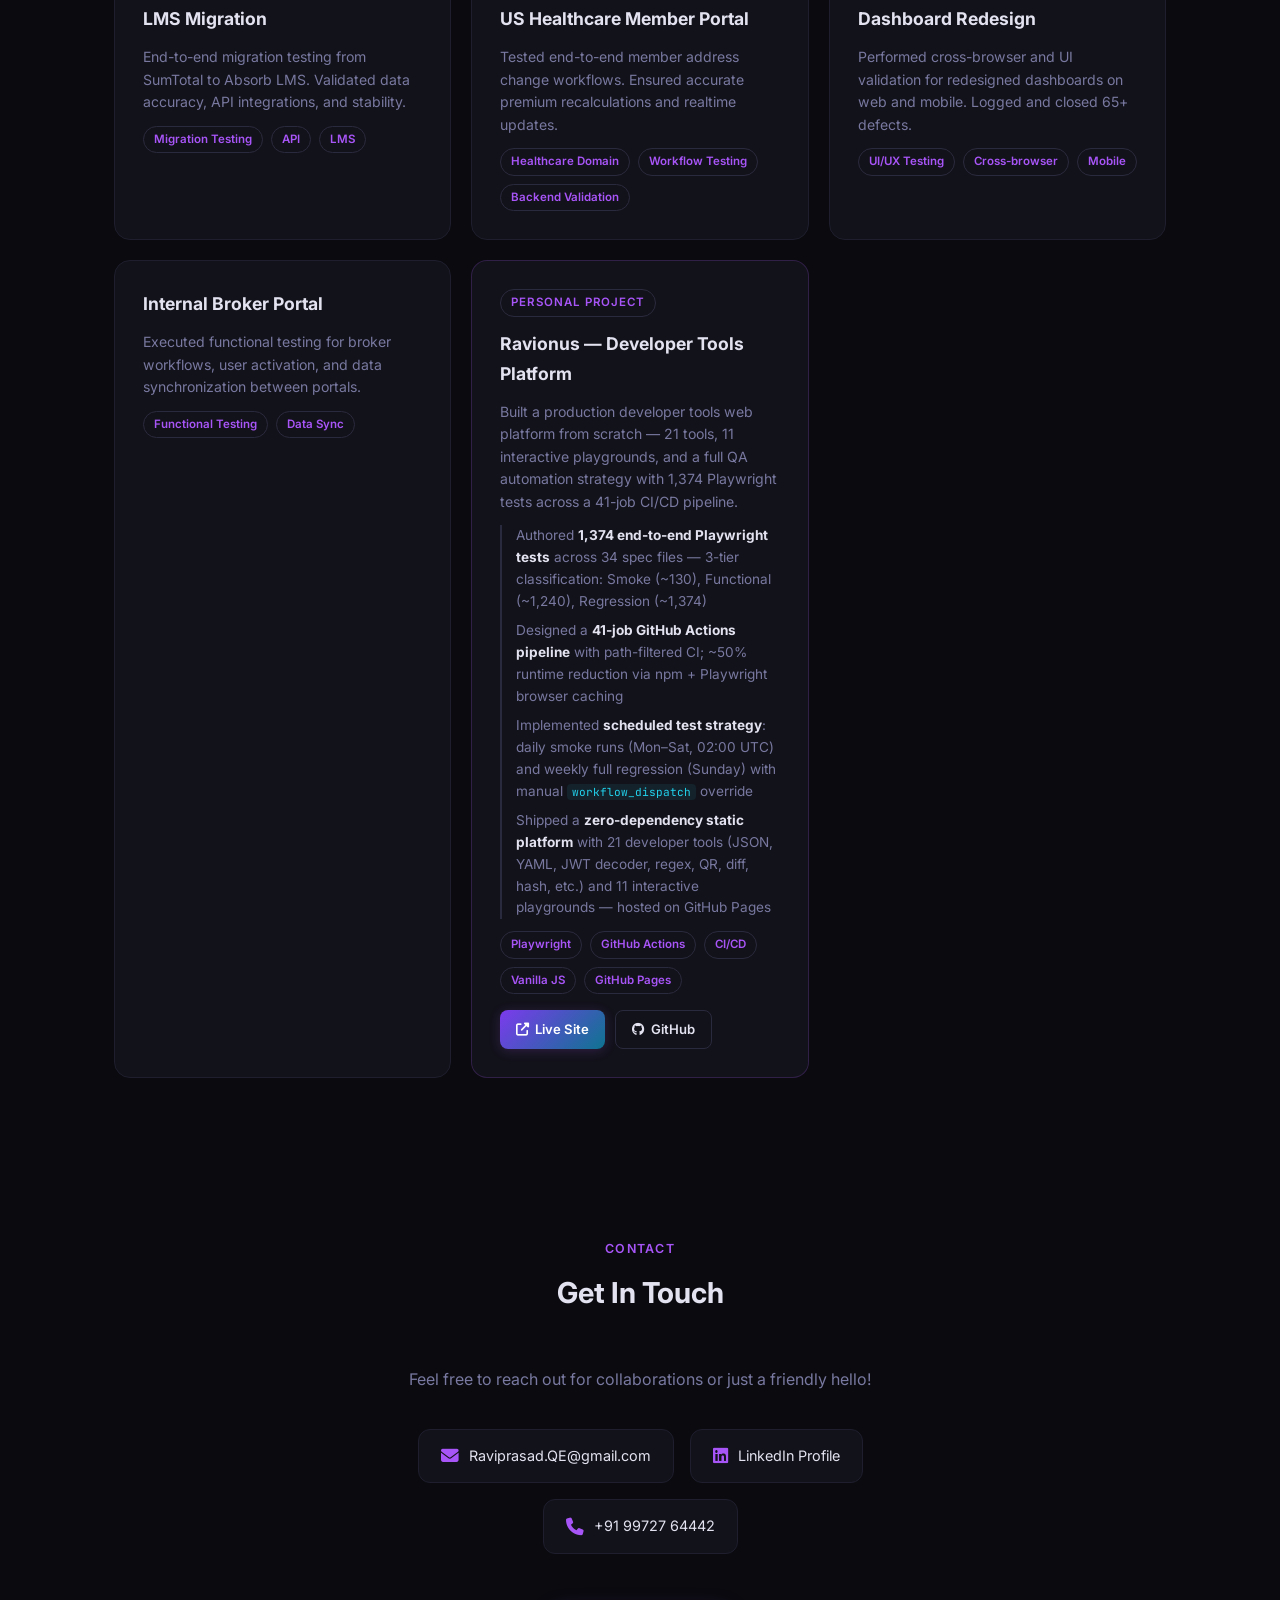
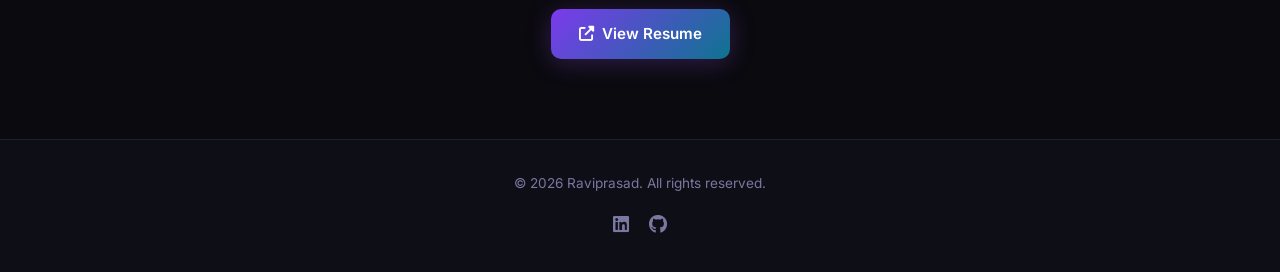
==== commit 9560e6ad: "style: apply Ravionus design system to portfolio  - Rewrite style.css: #0a0a0f bg, purple/cyan gradi" ====
--- a/index.html
+++ b/index.html
@@ -12,7 +12,7 @@
     <!-- Fonts -->
     <link rel="preconnect" href="https://fonts.googleapis.com">
     <link rel="preconnect" href="https://fonts.gstatic.com" crossorigin>
-    <link href="https://fonts.googleapis.com/css2?family=Inter:wght@400;500;600;700;800&display=swap" rel="stylesheet">
+    <link href="https://fonts.googleapis.com/css2?family=Inter:wght@400;500;600;700;800&family=JetBrains+Mono:wght@400;500&display=swap" rel="stylesheet">
     <!-- Styles -->
     <link rel="stylesheet" href="style.css">
     <!-- Font Awesome for Icons -->
@@ -36,7 +36,7 @@
         <!-- Hero Section -->
         <section id="hero">
             <div class="container hero-content">
-                <span class="greeting" id="hero-greeting"></span>
+                <div class="hero-eyebrow" id="hero-greeting"></div>
                 <h1 id="hero-name"></h1>
                 <h2 id="hero-role" class="role"></h2>
                 <p id="hero-tagline" class="tagline"></p>
@@ -55,6 +55,7 @@
         <!-- About Section -->
         <section id="about" class="section">
             <div class="container">
+                <p class="section-label" id="label-about"></p>
                 <h2 class="section-title" id="header-about"></h2>
                 <div class="about-grid">
                     <div class="about-text" id="about-text">
@@ -68,8 +69,9 @@
         </section>
 
         <!-- Skills Section -->
-        <section id="skills" class="section bg-alt">
+        <section id="skills" class="section">
             <div class="container">
+                <p class="section-label" id="label-skills"></p>
                 <h2 class="section-title" id="header-skills"></h2>
                 <div class="skills-grid" id="skills-grid">
                     <!-- Dynamic Skills -->
@@ -80,6 +82,7 @@
         <!-- Experience Section -->
         <section id="experience" class="section">
             <div class="container">
+                <p class="section-label" id="label-experience"></p>
                 <h2 class="section-title" id="header-experience"></h2>
                 <div class="timeline" id="experience-timeline">
                     <!-- Dynamic Experience -->
@@ -88,8 +91,9 @@
         </section>
 
         <!-- Projects Section -->
-        <section id="projects" class="section bg-alt">
+        <section id="projects" class="section">
             <div class="container">
+                <p class="section-label" id="label-projects"></p>
                 <h2 class="section-title" id="header-projects"></h2>
                 <div class="projects-grid" id="projects-grid">
                     <!-- Dynamic Projects -->
@@ -100,6 +104,7 @@
         <!-- Contact Section -->
         <section id="contact" class="section">
             <div class="container contact-container">
+                <p class="section-label" id="label-contact"></p>
                 <h2 class="section-title" id="header-contact"></h2>
                 <p id="contact-tagline"></p>
                 <div class="contact-methods" id="contact-methods">
--- a/style.css
+++ b/style.css
@@ -1,136 +1,112 @@
-/* 
- * Portfolio Theme: Modern Professional Dark 
- * Author: Antigravity
+/*
+ * Portfolio Theme: Ravionus Design System
  */
 
+/* ─── Custom Properties ─────────────────────────────────── */
 :root {
-    /* Color Palette */
-    --bg-color: #0f172a;
-    --bg-alt: #1e293b;
-    --text-primary: #f1f5f9;
-    --text-secondary: #94a3b8;
-    --accent: #22d3ee;
-    /* Cyan/Teal */
-    --accent-hover: #06b6d4;
-    --card-bg: #1e293b;
-    --border-color: #334155;
-
-    /* Spacing & Layout */
+    --bg:           #0a0a0f;
+    --surface:      #12121a;
+    --surface2:     #0e0e16;
+    --border:       #1e1e2e;
+    --border2:      #2a2a3e;
+    --text:         #e2e2f0;
+    --muted:        #7878a0;
+    --purple:       #a855f7;
+    --cyan:         #22d3ee;
+    --green:        #22c55e;
+    --red:          #ef4444;
+    --yellow:       #eab308;
+    --accent-g:     linear-gradient(135deg, #a855f7, #22d3ee);
+    --btn-g:        linear-gradient(135deg, #7c3aed, #0e7490);
+
     --container-width: 1100px;
-    --header-height: 70px;
-    --radius: 8px;
-
-    /* Transitions */
-    --transition: all 0.3s ease;
-}
-
-/* Reset & Base Styles */
-* {
+    --header-height:   60px;
+    --radius:          10px;
+    --transition:      0.18s ease;
+}
+
+/* ─── Reset & Base ──────────────────────────────────────── */
+*, *::before, *::after {
+    box-sizing: border-box;
     margin: 0;
     padding: 0;
-    box-sizing: border-box;
-}
-
-html {
-    scroll-behavior: smooth;
-}
+}
+
+html { scroll-behavior: smooth; }
 
 body {
-    font-family: 'Inter', sans-serif;
-    background-color: var(--bg-color);
-    color: var(--text-primary);
-    line-height: 1.6;
+    font-family: 'Inter', system-ui, sans-serif;
+    background: var(--bg);
+    color: var(--text);
+    line-height: 1.7;
     overflow-x: hidden;
+    min-height: 100vh;
 }
 
 a {
     text-decoration: none;
     color: inherit;
-    transition: var(--transition);
-}
-
-ul {
-    list-style: none;
-}
-
-/* Utilities */
+    transition: color var(--transition), opacity var(--transition), transform var(--transition);
+}
+
+ul { list-style: none; }
+
+button:focus-visible,
+a:focus-visible {
+    outline: 2px solid var(--cyan);
+    outline-offset: 2px;
+}
+
+/* ─── Utilities ─────────────────────────────────────────── */
 .container {
     max-width: var(--container-width);
     margin: 0 auto;
-    padding: 0 20px;
+    padding: 0 24px;
 }
 
 .section {
     padding: 80px 0;
 }
 
-.bg-alt {
-    background-color: var(--bg-alt);
-}
-
-.btn-primary,
-.btn-secondary {
-    display: inline-block;
-    padding: 12px 28px;
-    border-radius: var(--radius);
-    font-weight: 500;
-    cursor: pointer;
-    border: none;
-}
-
-.btn-primary {
-    background-color: var(--accent);
-    color: var(--bg-color);
-}
-
-.btn-primary:hover {
-    background-color: var(--accent-hover);
-    transform: translateY(-2px);
-}
-
-.btn-secondary {
-    background-color: transparent;
-    border: 1px solid var(--accent);
-    color: var(--accent);
-    margin-left: 10px;
-}
-
-.btn-secondary:hover {
-    background-color: rgba(34, 211, 238, 0.1);
+.section-label {
+    font-size: 0.78rem;
+    font-weight: 600;
+    text-transform: uppercase;
+    letter-spacing: 0.1em;
+    color: var(--purple);
+    margin-bottom: 10px;
+    text-align: center;
 }
 
 .section-title {
-    font-size: 2.5rem;
+    font-size: 1.8rem;
+    font-weight: 700;
     text-align: center;
-    margin-bottom: 50px;
-    position: relative;
-    padding-bottom: 15px;
-}
-
-.section-title::after {
-    content: '';
-    position: absolute;
-    bottom: 0;
-    left: 50%;
-    transform: translateX(-50%);
-    width: 60px;
-    height: 4px;
-    background-color: var(--accent);
-    border-radius: 2px;
-}
-
-/* Header */
+    margin-bottom: 48px;
+    color: var(--text);
+}
+
+.gradient-text {
+    background: var(--accent-g);
+    -webkit-background-clip: text;
+    -webkit-text-fill-color: transparent;
+    background-clip: text;
+}
+
+/* ─── Header / Nav ──────────────────────────────────────── */
 header {
     height: var(--header-height);
-    background-color: rgba(15, 23, 42, 0.95);
-    backdrop-filter: blur(10px);
+    background: rgba(10, 10, 15, 0.88);
+    backdrop-filter: blur(12px);
+    -webkit-backdrop-filter: blur(12px);
     position: fixed;
     top: 0;
     width: 100%;
-    z-index: 1000;
-    border-bottom: 1px solid var(--border-color);
-    display: flex;
-    align-items: center;
+    z-index: 200;
+    border-bottom: 1px solid var(--border);
+    display: flex;
+    align-items: center;
+    transition: background var(--transition), box-shadow var(--transition);
 }
 
 header .container {
@@ -141,197 +117,295 @@
 }
 
 .logo {
-    font-size: 1.5rem;
+    font-size: 1.15rem;
+    font-weight: 800;
+    letter-spacing: -0.03em;
+    background: var(--accent-g);
+    -webkit-background-clip: text;
+    -webkit-text-fill-color: transparent;
+    background-clip: text;
+}
+
+.nav-links {
+    display: flex;
+    gap: 6px;
+    align-items: center;
+}
+
+.nav-links a {
+    display: inline-flex;
+    align-items: center;
+    gap: 6px;
+    padding: 6px 14px;
+    border-radius: 8px;
+    font-size: 0.875rem;
+    font-weight: 500;
+    color: var(--muted);
+    transition: color var(--transition), background var(--transition);
+}
+
+.nav-links a:hover {
+    color: var(--text);
+    background: var(--surface);
+}
+
+.nav-links a.nav-cta {
+    background: var(--btn-g);
+    color: #fff;
     font-weight: 700;
-    color: var(--text-primary);
-    letter-spacing: 1px;
-}
-
-.logo .dot {
-    color: var(--accent);
-}
-
-.nav-links {
-    display: flex;
-    gap: 30px;
-    align-items: center;
-}
-
-.nav-links a {
-    font-size: 0.95rem;
-    font-weight: 500;
-    color: var(--text-secondary);
-}
-
-.nav-links a:hover,
-.nav-links a.active {
-    color: var(--accent);
-}
-
-.nav-links .btn-primary {
-    color: var(--bg-color);
+}
+
+.nav-links a.nav-cta:hover {
+    opacity: 0.9;
+    transform: translateY(-1px);
 }
 
 .mobile-toggle {
     display: none;
-    /* Hidden on desktop */
     background: none;
     border: none;
-    color: var(--text-primary);
-    font-size: 1.5rem;
+    color: var(--text);
+    font-size: 1.4rem;
     cursor: pointer;
-}
-
-/* Hero Section */
+    z-index: 201;
+}
+
+/* ─── Hero Section ──────────────────────────────────────── */
 #hero {
-    height: 100vh;
+    min-height: 100vh;
     display: flex;
     align-items: center;
     position: relative;
+    overflow: hidden;
     padding-top: var(--header-height);
-    overflow: hidden;
 }
 
 .hero-content {
+    max-width: 760px;
+    margin: 0 auto;
+    padding: 80px 24px 70px;
+    text-align: center;
     position: relative;
     z-index: 1;
-    max-width: 800px;
-}
-
-.greeting {
-    color: var(--accent);
-    font-weight: 600;
-    letter-spacing: 1px;
-    margin-bottom: 10px;
-    display: block;
+}
+
+.hero-eyebrow {
+    display: inline-flex;
+    align-items: center;
+    gap: 8px;
+    border: 1px solid var(--border);
+    border-radius: 999px;
+    padding: 6px 18px;
+    font-size: 0.82rem;
+    font-weight: 500;
+    color: var(--muted);
+    background: var(--surface);
+    margin-bottom: 28px;
 }
 
 #hero h1 {
-    font-size: 4rem;
+    font-size: clamp(2.4rem, 6vw, 3.8rem);
     font-weight: 800;
-    margin-bottom: 10px;
-    line-height: 1.1;
+    line-height: 1.15;
+    letter-spacing: -0.03em;
+    margin-bottom: 20px;
 }
 
 #hero .role {
-    font-size: 2rem;
-    color: var(--text-secondary);
-    margin-bottom: 20px;
-    font-weight: 500;
+    display: none;
 }
 
 #hero .tagline {
     font-size: 1.1rem;
-    color: var(--text-secondary);
-    max-width: 600px;
-    margin-bottom: 30px;
+    color: var(--muted);
+    line-height: 1.7;
+    max-width: 520px;
+    margin: 0 auto 40px;
+}
+
+.hero-actions {
+    display: flex;
+    gap: 12px;
+    justify-content: center;
+    flex-wrap: wrap;
+    margin-bottom: 36px;
 }
 
 .social-links {
-    margin-top: 30px;
-    display: flex;
+    display: flex;
+    justify-content: center;
     gap: 20px;
 }
 
 .social-links a {
-    font-size: 1.5rem;
-    color: var(--text-secondary);
+    font-size: 1.4rem;
+    color: var(--muted);
 }
 
 .social-links a:hover {
-    color: var(--accent);
+    color: var(--text);
     transform: translateY(-3px);
 }
 
-/* Abstract Background Shapes */
 .bg-shape {
     position: absolute;
     border-radius: 50%;
-    filter: blur(100px);
+    filter: blur(110px);
     z-index: 0;
-    opacity: 0.4;
+    pointer-events: none;
 }
 
 .shape-1 {
-    width: 400px;
-    height: 400px;
-    background: #22d3ee;
-    top: -100px;
-    right: -100px;
+    width: 420px;
+    height: 420px;
+    background: rgba(168, 85, 247, 0.18);
+    top: -80px;
+    right: -80px;
 }
 
 .shape-2 {
-    width: 300px;
-    height: 300px;
-    background: #6366f1;
-    /* Indigo */
-    bottom: 50px;
-    left: -100px;
-}
-
-/* About Section */
+    width: 320px;
+    height: 320px;
+    background: rgba(34, 211, 238, 0.12);
+    bottom: 60px;
+    left: -80px;
+}
+
+/* ─── Buttons ───────────────────────────────────────────── */
+.btn-primary,
+.btn-secondary {
+    display: inline-flex;
+    align-items: center;
+    gap: 8px;
+    padding: 12px 28px;
+    border-radius: var(--radius);
+    font-size: 0.95rem;
+    font-weight: 600;
+    cursor: pointer;
+    border: none;
+    transition: transform var(--transition), opacity var(--transition), box-shadow var(--transition);
+    text-decoration: none;
+}
+
+.btn-primary {
+    background: var(--btn-g);
+    color: #fff;
+    box-shadow: 0 4px 24px rgba(168, 85, 247, 0.25);
+}
+
+.btn-primary:hover {
+    transform: translateY(-2px);
+    opacity: 0.92;
+}
+
+.btn-secondary {
+    background: var(--surface);
+    border: 1px solid var(--border2);
+    color: var(--text);
+}
+
+.btn-secondary:hover {
+    border-color: var(--purple);
+    color: var(--purple);
+    transform: translateY(-2px);
+}
+
+/* ─── About Section ─────────────────────────────────────── */
 .about-grid {
     display: grid;
     grid-template-columns: 1fr;
-    gap: 50px;
+    gap: 40px;
+    max-width: 820px;
+    margin: 0 auto;
 }
 
 .about-text p {
-    margin-bottom: 20px;
-    color: var(--text-secondary);
-    font-size: 1.1rem;
+    margin-bottom: 18px;
+    color: var(--muted);
+    font-size: 1.05rem;
+    line-height: 1.8;
 }
 
 .about-text strong {
-    color: var(--text-primary);
+    color: var(--text);
 }
 
 .stats {
     display: grid;
-    grid-template-columns: repeat(auto-fit, minmax(100px, 1fr));
-    gap: 20px;
+    grid-template-columns: repeat(auto-fit, minmax(130px, 1fr));
+    gap: 16px;
     margin-top: 40px;
+    max-width: 820px;
+    margin-left: auto;
+    margin-right: auto;
 }
 
 .stat-item {
     text-align: center;
-    padding: 20px;
-    background: var(--card-bg);
-    border-radius: var(--radius);
-    border: 1px solid var(--border-color);
+    padding: 24px 16px;
+    background: var(--surface);
+    border-radius: 16px;
+    border: 1px solid var(--border);
+    transition: border-color var(--transition), transform var(--transition);
+}
+
+.stat-item:hover {
+    border-color: var(--purple);
+    transform: translateY(-3px);
 }
 
 .stat-number {
     display: block;
     font-size: 2rem;
-    font-weight: 700;
-    color: var(--accent);
-    margin-bottom: 5px;
+    font-weight: 800;
+    background: var(--accent-g);
+    -webkit-background-clip: text;
+    -webkit-text-fill-color: transparent;
+    background-clip: text;
+    margin-bottom: 6px;
 }
 
 .stat-label {
-    font-size: 0.9rem;
-    color: var(--text-secondary);
-}
-
-/* Skills Section */
+    font-size: 0.82rem;
+    color: var(--muted);
+    font-weight: 500;
+}
+
+/* ─── Skills Section ────────────────────────────────────── */
 .skills-grid {
     display: grid;
-    grid-template-columns: repeat(auto-fit, minmax(280px, 1fr));
-    gap: 30px;
+    grid-template-columns: repeat(auto-fill, minmax(280px, 1fr));
+    gap: 20px;
 }
 
 .skill-category {
-    background: var(--bg-color);
-    padding: 30px;
-    border-radius: var(--radius);
-    border: 1px solid var(--border-color);
-    transition: var(--transition);
+    background: var(--surface);
+    padding: 28px;
+    border-radius: 16px;
+    border: 1px solid var(--border);
+    transition: border-color 0.2s, transform 0.2s, box-shadow 0.2s;
+    position: relative;
+    overflow: hidden;
+}
+
+.skill-category::before {
+    content: '';
+    position: absolute;
+    inset: 0;
+    background: var(--accent-g);
+    opacity: 0;
+    transition: opacity 0.3s;
+    pointer-events: none;
 }
 
 .skill-category:hover {
-    transform: translateY(-5px);
-    border-color: var(--accent);
+    border-color: rgba(124, 58, 237, 0.4);
+    transform: translateY(-4px);
+    box-shadow: 0 8px 32px rgba(124, 58, 237, 0.15);
+}
+
+.skill-category:hover::before {
+    opacity: 0.04;
 }
 
 .skill-category h3 {
@@ -339,26 +413,31 @@
     align-items: center;
     gap: 10px;
     margin-bottom: 20px;
-    color: var(--text-primary);
+    font-size: 1.05rem;
+    font-weight: 700;
+    color: var(--text);
+    position: relative;
 }
 
 .skill-category h3 i {
-    color: var(--accent);
+    color: var(--purple);
 }
 
 .skill-category ul li {
     padding: 8px 0;
-    color: var(--text-secondary);
-    border-bottom: 1px solid var(--border-color);
+    color: var(--muted);
+    font-size: 0.92rem;
+    border-bottom: 1px solid var(--border);
+    position: relative;
 }
 
 .skill-category ul li:last-child {
     border-bottom: none;
 }
 
-/* Experience Section */
+/* ─── Experience Section ────────────────────────────────── */
 .timeline {
-    max-width: 800px;
+    max-width: 780px;
     margin: 0 auto;
     position: relative;
 }
@@ -367,158 +446,310 @@
     content: '';
     position: absolute;
     width: 2px;
-    background: var(--border-color);
+    background: var(--border2);
     top: 0;
     bottom: 0;
     left: 20px;
-    /* Aligned left for simplicity */
 }
 
 .timeline-item {
-    padding-left: 50px;
+    padding-left: 52px;
     position: relative;
-    margin-bottom: 50px;
+    margin-bottom: 48px;
 }
 
 .timeline-dot {
     position: absolute;
-    width: 16px;
-    height: 16px;
-    background: var(--accent);
+    width: 14px;
+    height: 14px;
+    background: var(--btn-g);
     border-radius: 50%;
-    left: 13px;
-    top: 5px;
+    left: 14px;
+    top: 6px;
     z-index: 1;
 }
 
 .timeline-date {
-    font-size: 0.9rem;
-    color: var(--accent);
-    margin-bottom: 5px;
-    font-weight: 500;
+    font-size: 0.78rem;
+    color: var(--purple);
+    margin-bottom: 8px;
+    font-weight: 600;
+    text-transform: uppercase;
+    letter-spacing: 0.08em;
+}
+
+.timeline-content {
+    background: var(--surface);
+    border: 1px solid var(--border);
+    border-radius: 16px;
+    padding: 24px 28px;
+    transition: border-color 0.2s, box-shadow 0.2s;
+}
+
+.timeline-content:hover {
+    border-color: rgba(124, 58, 237, 0.35);
+    box-shadow: 0 6px 24px rgba(124, 58, 237, 0.1);
 }
 
 .timeline-content h3 {
-    font-size: 1.5rem;
-    margin-bottom: 5px;
+    font-size: 1.25rem;
+    font-weight: 700;
+    margin-bottom: 4px;
 }
 
 .timeline-content h4 {
     font-weight: 400;
-    color: var(--text-secondary);
-    margin-bottom: 15px;
+    font-size: 0.92rem;
+    color: var(--muted);
+    margin-bottom: 14px;
+}
+
+.timeline-content > p {
+    color: var(--muted);
+    font-size: 0.95rem;
+    margin-bottom: 14px;
 }
 
 .timeline-content ul {
     list-style: disc;
     margin-left: 20px;
-    color: var(--text-secondary);
+    color: var(--muted);
 }
 
 .timeline-content ul li {
-    margin-bottom: 10px;
-}
-
-/* Projects Section */
+    margin-bottom: 8px;
+    font-size: 0.92rem;
+    line-height: 1.6;
+}
+
+/* ─── Projects Section ──────────────────────────────────── */
 .projects-grid {
     display: grid;
-    grid-template-columns: repeat(auto-fit, minmax(320px, 1fr));
-    gap: 30px;
+    grid-template-columns: repeat(auto-fill, minmax(300px, 1fr));
+    gap: 20px;
 }
 
 .project-card {
-    background: var(--card-bg);
-    border-radius: var(--radius);
+    background: var(--surface);
+    border-radius: 16px;
+    border: 1px solid var(--border);
     overflow: hidden;
-    border: 1px solid var(--border-color);
-    transition: var(--transition);
+    position: relative;
+    display: flex;
+    flex-direction: column;
+    transition: border-color 0.2s, transform 0.2s, box-shadow 0.2s;
+}
+
+.project-card::before {
+    content: '';
+    position: absolute;
+    inset: 0;
+    background: var(--accent-g);
+    opacity: 0;
+    transition: opacity 0.3s;
+    pointer-events: none;
 }
 
 .project-card:hover {
-    transform: translateY(-5px);
-    border-color: var(--accent);
-    box-shadow: 0 10px 30px rgba(0, 0, 0, 0.3);
+    border-color: rgba(124, 58, 237, 0.4);
+    transform: translateY(-4px);
+    box-shadow: 0 8px 32px rgba(124, 58, 237, 0.15);
+}
+
+.project-card:hover::before {
+    opacity: 0.04;
 }
 
 .project-content {
-    padding: 30px;
+    padding: 28px;
+    display: flex;
+    flex-direction: column;
+    gap: 12px;
+    flex: 1;
+    position: relative;
 }
 
 .project-content h3 {
-    margin-bottom: 15px;
-    font-size: 1.3rem;
+    font-size: 1.1rem;
+    font-weight: 700;
+    color: var(--text);
 }
 
 .project-desc {
-    color: var(--text-secondary);
-    font-size: 0.95rem;
-    margin-bottom: 20px;
-    min-height: 60px;
-    /* Alignment fix */
+    font-size: 0.88rem;
+    color: var(--muted);
+    line-height: 1.6;
 }
 
 .project-tags {
     display: flex;
     flex-wrap: wrap;
+    gap: 8px;
+}
+
+.project-tags span {
+    font-size: 0.72rem;
+    font-weight: 600;
+    background: transparent;
+    color: var(--purple);
+    border: 1px solid var(--border2);
+    padding: 3px 10px;
+    border-radius: 999px;
+}
+
+.project-badge {
+    display: inline-flex;
+    align-items: center;
+    align-self: flex-start;
+    font-size: 0.72rem;
+    font-weight: 600;
+    text-transform: uppercase;
+    letter-spacing: 0.08em;
+    color: var(--purple);
+    border: 1px solid var(--border2);
+    padding: 3px 10px;
+    border-radius: 999px;
+}
+
+.project-card--personal {
+    border-color: rgba(168, 85, 247, 0.2);
+}
+
+.project-card--personal:hover {
+    border-color: rgba(168, 85, 247, 0.5);
+    box-shadow: 0 8px 32px rgba(168, 85, 247, 0.15);
+}
+
+.project-highlights {
+    list-style: none;
+    margin: 0;
+    padding: 0;
+    border-left: 2px solid var(--border2);
+    padding-left: 14px;
+    display: flex;
+    flex-direction: column;
+    gap: 8px;
+}
+
+.project-highlights li {
+    font-size: 0.85rem;
+    color: var(--muted);
+    line-height: 1.6;
+}
+
+.project-highlights strong {
+    color: var(--text);
+}
+
+.project-highlights code {
+    font-family: 'JetBrains Mono', 'Fira Code', monospace;
+    font-size: 0.82em;
+    background: rgba(34, 211, 238, 0.08);
+    color: var(--cyan);
+    padding: 1px 5px;
+    border-radius: 4px;
+}
+
+.project-links {
+    display: flex;
     gap: 10px;
-    margin-bottom: 20px;
-}
-
-.project-tags span {
-    font-size: 0.8rem;
-    background: rgba(34, 211, 238, 0.1);
-    color: var(--accent);
-    padding: 4px 12px;
-    border-radius: 20px;
-}
-
-/* Contact Section */
+    flex-wrap: wrap;
+    margin-top: 4px;
+}
+
+.project-link {
+    display: inline-flex;
+    align-items: center;
+    gap: 6px;
+    font-size: 0.82rem;
+    font-weight: 600;
+    padding: 7px 16px;
+    border-radius: 8px;
+    background: var(--btn-g);
+    color: #fff;
+    transition: transform var(--transition), opacity var(--transition);
+    box-shadow: 0 2px 12px rgba(168, 85, 247, 0.2);
+}
+
+.project-link:hover {
+    transform: translateY(-2px);
+    opacity: 0.9;
+}
+
+.project-link--repo {
+    background: transparent;
+    border: 1px solid var(--border2);
+    color: var(--text);
+    box-shadow: none;
+}
+
+.project-link--repo:hover {
+    border-color: var(--purple);
+    color: var(--purple);
+    background: transparent;
+}
+
+/* ─── Contact Section ───────────────────────────────────── */
 .contact-container {
     text-align: center;
-    max-width: 700px;
+    max-width: 680px;
+    margin: 0 auto;
+}
+
+#contact-tagline {
+    color: var(--muted);
+    font-size: 1rem;
+    margin-bottom: 16px;
 }
 
 .contact-methods {
     display: flex;
     justify-content: center;
-    gap: 30px;
+    gap: 16px;
     flex-wrap: wrap;
-    margin-top: 40px;
+    margin-top: 36px;
 }
 
 .contact-card {
-    display: flex;
+    display: inline-flex;
     align-items: center;
     gap: 10px;
-    background: var(--card-bg);
-    padding: 15px 25px;
-    border-radius: var(--radius);
-    border: 1px solid var(--border-color);
-    transition: var(--transition);
-    color: var(--text-primary);
+    background: var(--surface);
+    padding: 14px 22px;
+    border-radius: 12px;
+    border: 1px solid var(--border);
+    transition: border-color 0.2s, transform 0.2s, box-shadow 0.2s;
+    color: var(--text);
+    font-size: 0.9rem;
 }
 
 .contact-card:hover {
-    border-color: var(--accent);
+    border-color: rgba(124, 58, 237, 0.4);
     transform: translateY(-3px);
+    box-shadow: 0 6px 20px rgba(124, 58, 237, 0.12);
 }
 
 .contact-card i {
-    color: var(--accent);
-    font-size: 1.2rem;
-}
-
-/* Footer */
+    color: var(--purple);
+    font-size: 1.1rem;
+}
+
+.resume-download {
+    margin-top: 28px;
+}
+
+/* ─── Footer ────────────────────────────────────────────── */
 footer {
-    padding: 40px 0;
+    border-top: 1px solid var(--border);
+    padding: 32px 24px;
     text-align: center;
-    border-top: 1px solid var(--border-color);
-    background: var(--bg-alt);
+    color: var(--muted);
+    font-size: 0.85rem;
+    background: var(--surface2);
 }
 
 footer p {
-    color: var(--text-secondary);
-    margin-bottom: 15px;
+    margin-bottom: 14px;
 }
 
 .footer-social {
@@ -528,101 +759,30 @@
 }
 
 .footer-social a {
-    color: var(--text-secondary);
-    font-size: 1.2rem;
+    color: var(--muted);
+    font-size: 1.15rem;
+    transition: color var(--transition), transform var(--transition);
 }
 
 .footer-social a:hover {
-    color: var(--accent);
-}
-
-/* Responsive Styles */
+    color: var(--purple);
+    transform: translateY(-2px);
+}
+
+/* ─── Responsive ────────────────────────────────────────── */
+@media (min-width: 1440px) {
+    :root { --container-width: 1280px; }
+    #hero h1 { font-size: 4.5rem; }
+}
+
+@media (max-width: 1024px) {
+    .skills-grid,
+    .projects-grid { gap: 16px; }
+}
+
 @media (max-width: 768px) {
-    .section-title {
-        font-size: 2rem;
-    }
-
-    /* Mobile Nav */
     .mobile-toggle {
         display: block;
-        z-index: 1001;
-    }
-
-    .nav-links {
-        position: fixed;
-        top: 0;
-        right: -100%;
-        height: 100vh;
-        width: 70%;
-        background-color: var(--card-bg);
-        flex-direction: column;
-        justify-content: center;
-        transition: 0.3s ease-in-out;
-        box-shadow: -5px 0 15px rgba(0, 0, 0, 0.5);
-    }
-
-    .nav-links.active {
-        right: 0;
-    }
-
-    /* Hero */
-    #hero h1 {
-        font-size: 2.5rem;
-    }
-
-    #hero .role {
-        font-size: 1.5rem;
-    }
-
-    .contact-methods {
-        flex-direction: column;
-    }
-}
-
-/* Enhanced Responsive Styles (Overrides) */
-
-/* Ultra Wide Screens (2560px+) */
-@media (min-width: 1440px) {
-    :root {
-        --container-width: 1300px;
-    }
-
-    #hero h1 {
-        font-size: 5rem;
-    }
-
-    .project-desc,
-    .about-text p {
-        font-size: 1.2rem;
-    }
-}
-
-/* Tablet (Landscape) - 1024px */
-@media (max-width: 1024px) {
-    .section-title {
-        font-size: 2.2rem;
-    }
-
-    #hero h1 {
-        font-size: 3.5rem;
-    }
-
-    .skills-grid,
-    .projects-grid {
-        gap: 20px;
-    }
-}
-
-/* Tablet (Portrait) & Large Mobile - 768px */
-@media (max-width: 768px) {
-    .section-title {
-        font-size: 2rem;
-    }
-
-    /* Mobile Nav */
-    .mobile-toggle {
-        display: block;
-        z-index: 1001;
     }
 
     .nav-links {
@@ -631,107 +791,59 @@
         right: -100%;
         height: 100vh;
         width: 75%;
-        /* Slightly wider than old 70% */
         max-width: 300px;
-        background-color: var(--card-bg);
+        background: var(--surface);
+        border-left: 1px solid var(--border);
         flex-direction: column;
         justify-content: center;
-        transition: 0.3s ease-in-out;
-        box-shadow: -5px 0 15px rgba(0, 0, 0, 0.5);
+        gap: 4px;
+        padding: 24px;
+        transition: right 0.3s ease;
+        box-shadow: -8px 0 32px rgba(0, 0, 0, 0.5);
     }
 
     .nav-links.active {
         right: 0;
     }
 
-    /* Hero */
-    #hero h1 {
-        font-size: 2.8rem;
+    .nav-links a {
+        font-size: 1rem;
+        padding: 10px 16px;
+        width: 100%;
     }
 
-    #hero .role {
-        font-size: 1.4rem;
+    .hero-content {
+        padding: 60px 20px 50px;
     }
 
-    .contact-methods {
-        flex-direction: column;
-    }
-
-    /* Ensure Grids Wrap Nicely */
-    .skills-grid {
-        grid-template-columns: repeat(auto-fit, minmax(240px, 1fr));
-    }
-
-    .projects-grid {
-        grid-template-columns: repeat(auto-fit, minmax(280px, 1fr));
-    }
-}
-
-/* Small Mobile (320px - 480px) */
-@media (max-width: 480px) {
-    :root {
-        --header-height: 60px;
-    }
-
-    .container {
-        padding: 0 15px;
-    }
-
-    .section {
-        padding: 50px 0;
-    }
-
-    #hero h1 {
-        font-size: 2.2rem;
-    }
-
-    #hero .tagline {
-        font-size: 1rem;
-    }
-
-    #hero .role {
-        font-size: 1.2rem;
-    }
-
-    .section-title {
-        font-size: 1.8rem;
-        margin-bottom: 30px;
-    }
-
-    .hero-actions {
-        display: flex;
-        flex-direction: column;
-        gap: 10px;
-    }
+    .section-title { font-size: 1.5rem; }
+
+    .contact-methods { flex-direction: column; align-items: center; }
+
+    .skills-grid,
+    .projects-grid { grid-template-columns: 1fr; }
+}
+
+@media (max-width: 640px) {
+    .nav-links a { padding: 6px 10px; font-size: 0.8rem; }
+
+    .hero-content { padding: 60px 16px 40px; }
+
+    #hero h1 { font-size: clamp(2rem, 8vw, 2.6rem); }
+
+    #hero .tagline { font-size: 1rem; }
 
     .btn-primary,
     .btn-secondary {
-        padding: 12px 20px;
+        padding: 11px 20px;
+        font-size: 0.88rem;
         width: 100%;
-        margin: 0;
-        text-align: center;
+        justify-content: center;
     }
 
-    .timeline-item {
-        padding-left: 30px;
-    }
-
-    .timeline::after {
-        left: 10px;
-    }
-
-    .timeline-dot {
-        left: 3px;
-    }
-
-    /* Force single column for very small screens */
-    .skills-grid,
-    .projects-grid {
-        grid-template-columns: 1fr;
-    }
-
-    .contact-card {
-        padding: 15px;
-        font-size: 0.9rem;
-    }
-}+    .hero-actions { flex-direction: column; }
+
+    .timeline-item { padding-left: 32px; }
+    .timeline::after { left: 10px; }
+    .timeline-dot { left: 4px; }
+}
